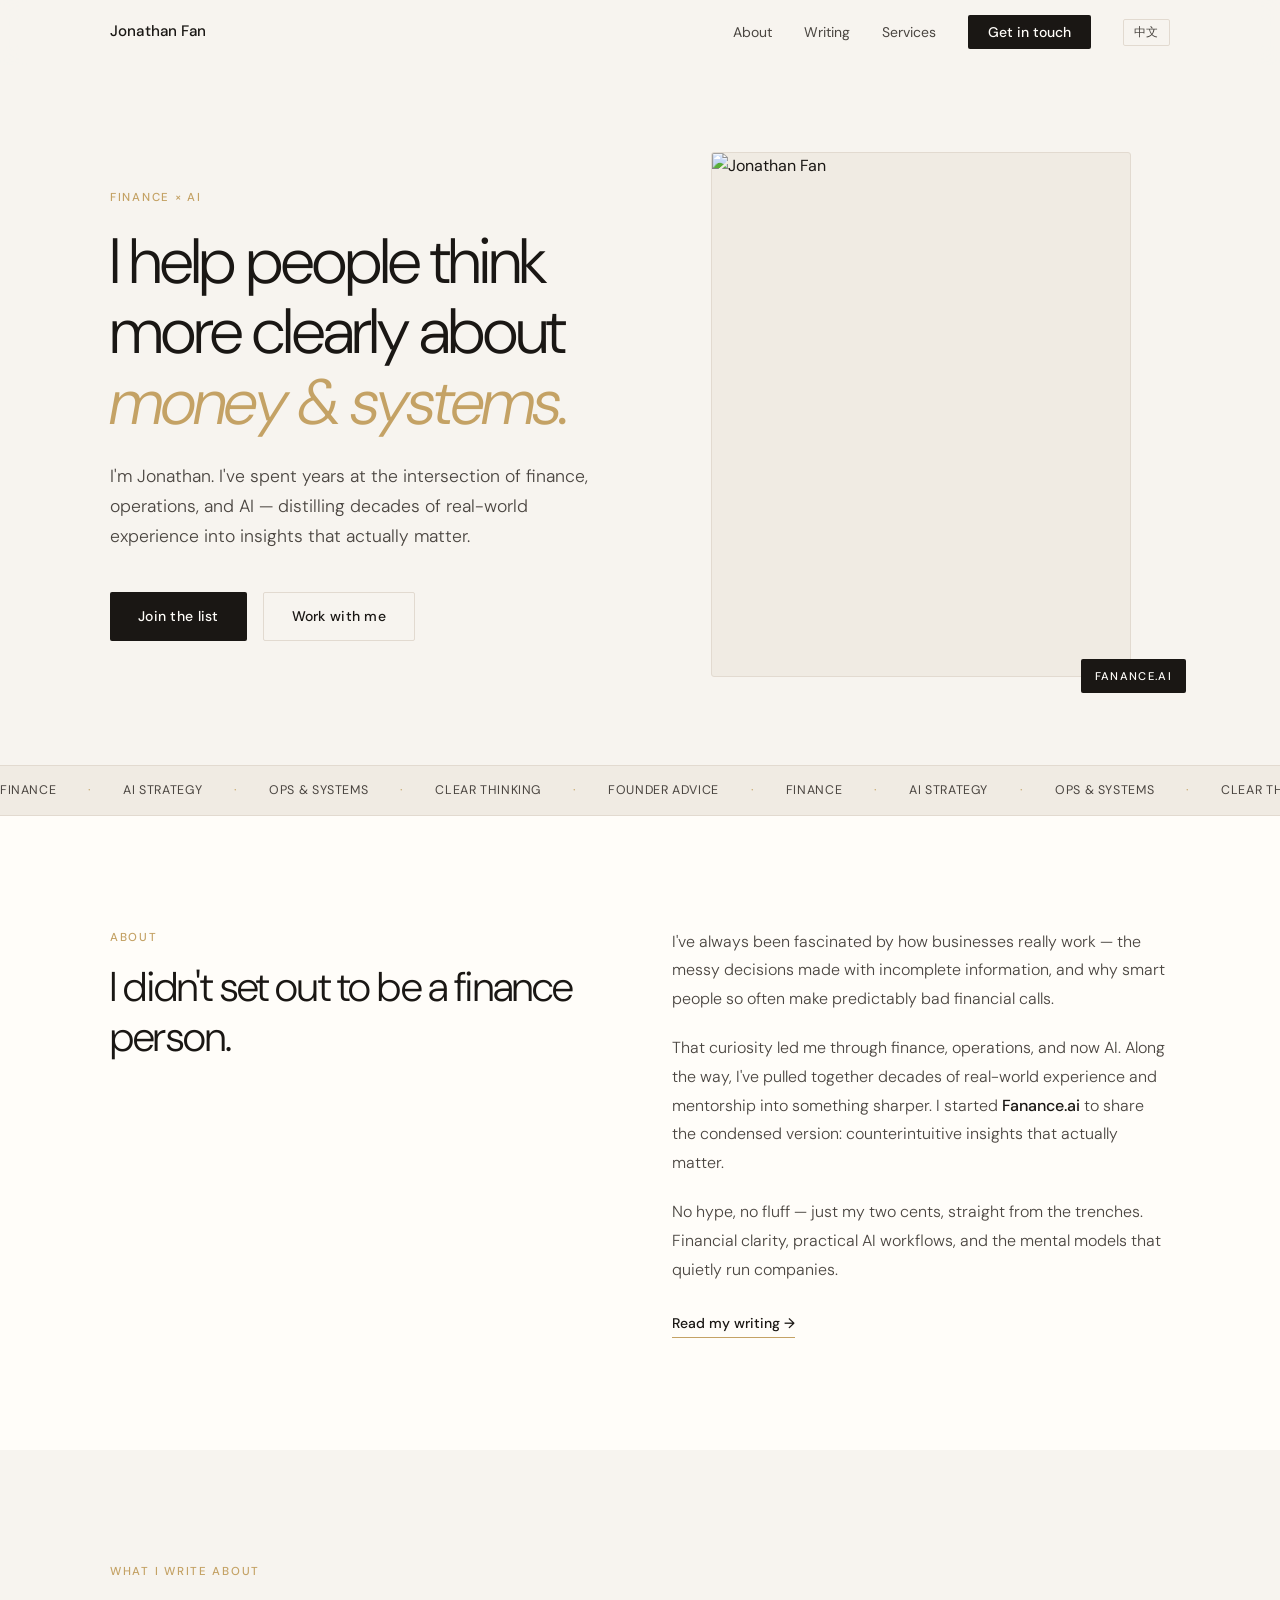
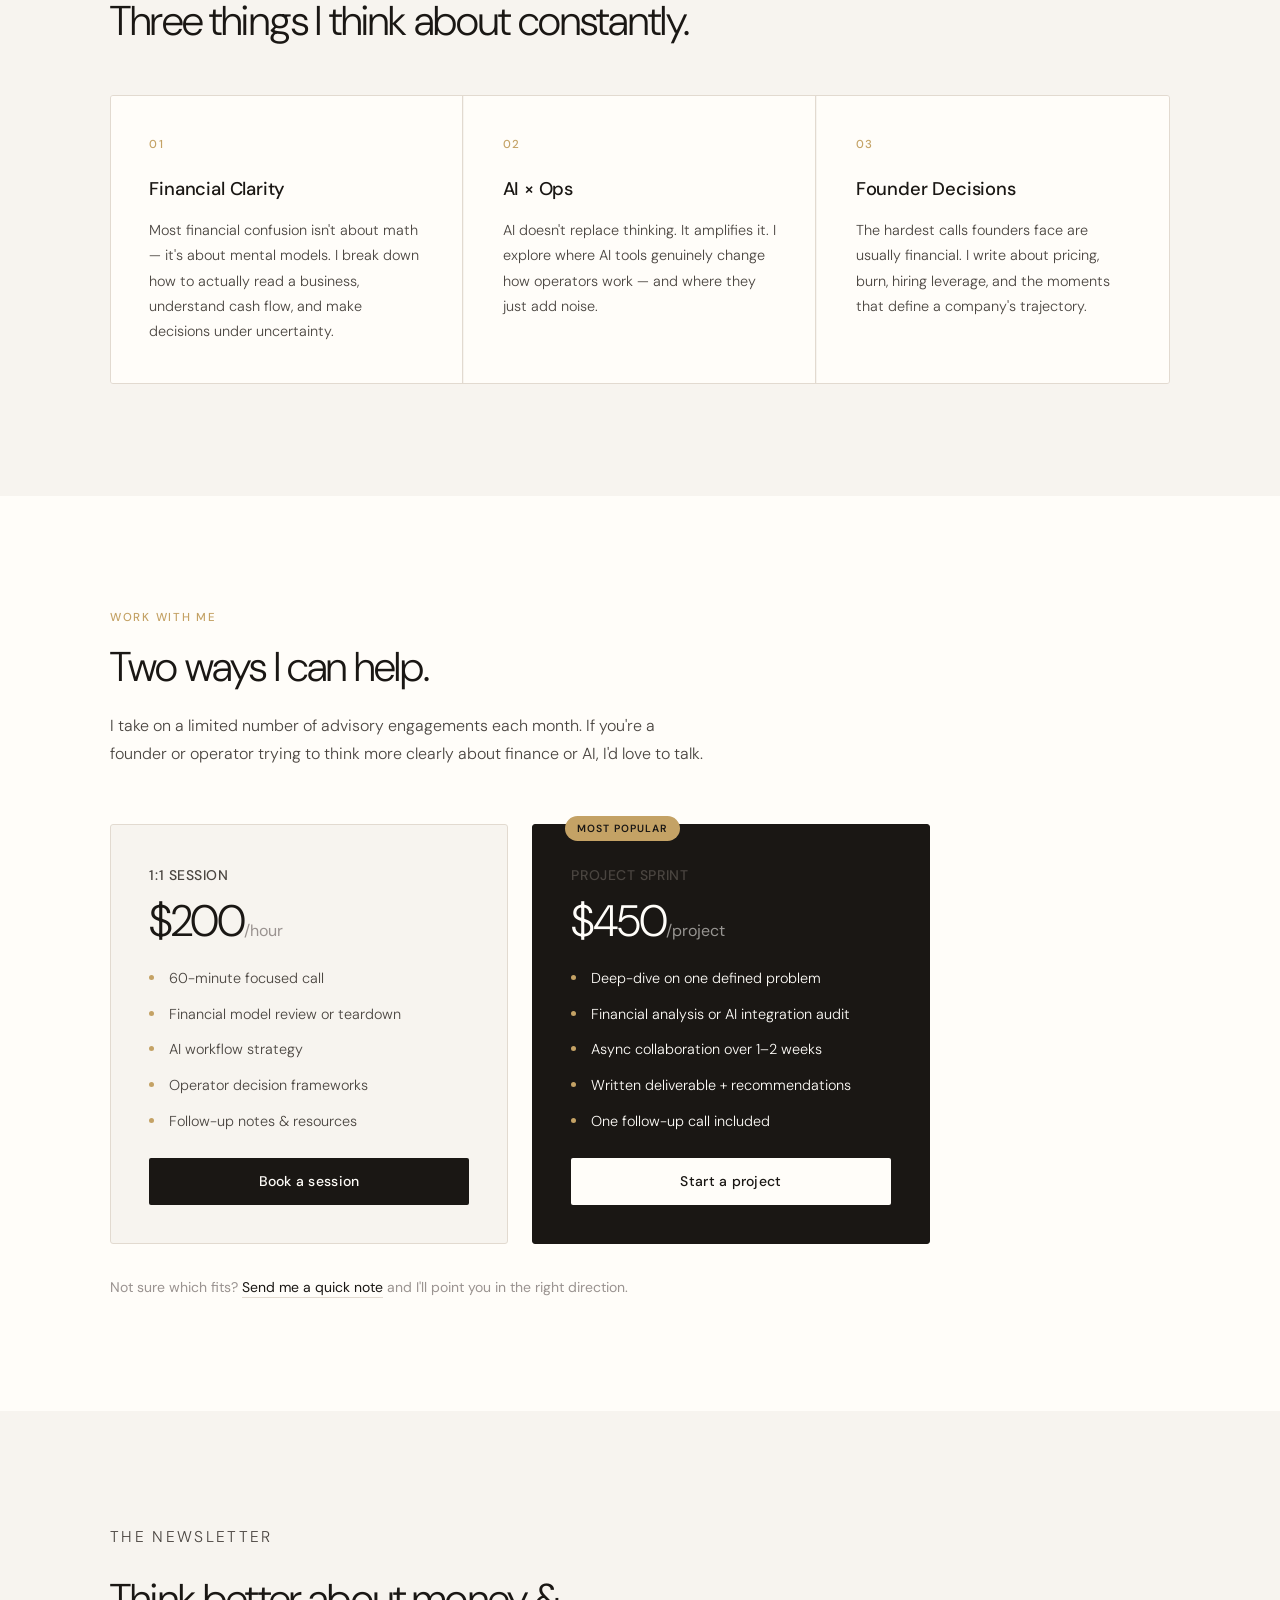
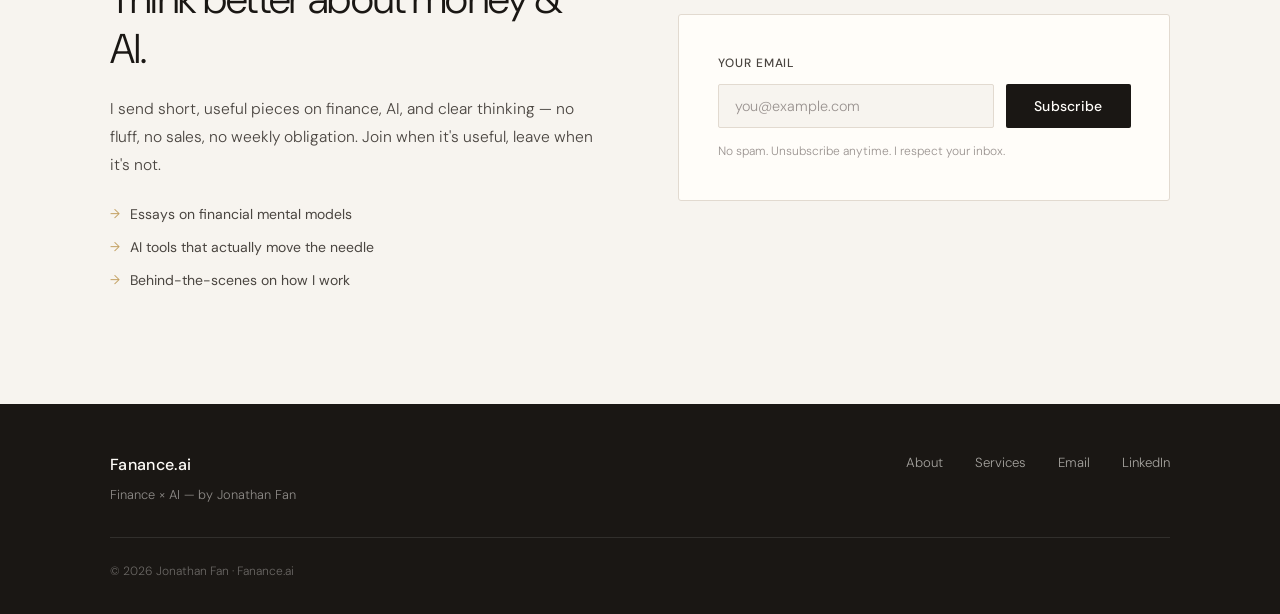
==== index.html @ 8a845b5c "Add files via upload" ====
<!DOCTYPE html>
<html lang="en" data-lang="en">
<head>
  <meta charset="UTF-8" />
  <meta name="viewport" content="width=device-width, initial-scale=1.0" />
  <title>Jonathan Fan — Fanance.ai</title>
  <meta name="description" content="Jonathan Fan — Finance meets AI. Strategic advisor helping founders and operators think clearly about money, systems, and growth." />
  <link rel="preconnect" href="https://fonts.googleapis.com" />
  <link rel="preconnect" href="https://fonts.gstatic.com" crossorigin />
  <link href="https://fonts.googleapis.com/css2?family=Inter:wght@300;400;500;600&family=DM+Sans:ital,opsz,wght@0,9..40,300;0,9..40,400;0,9..40,500;1,9..40,300;1,9..40,400&display=swap" rel="stylesheet" />
  <link rel="stylesheet" href="styles.css" />
</head>
<body>

  <!-- NAV -->
  <nav class="nav" id="nav">
    <div class="nav-inner">
      <a href="#" class="nav-logo">Jonathan Fan</a>
      <ul class="nav-links">
        <li><a href="#about" data-en="About" data-zh="關於我">About</a></li>
        <li><a href="#work" data-en="Writing" data-zh="文章">Writing</a></li>
        <li><a href="#services" data-en="Services" data-zh="服務">Services</a></li>
        <li><a href="#subscribe" class="nav-cta" data-en="Get in touch" data-zh="聯絡我">Get in touch</a></li>
        <li>
          <button class="lang-toggle" id="lang-toggle" aria-label="Switch language">
            <span class="lang-en">中文</span>
            <span class="lang-zh" hidden>EN</span>
          </button>
        </li>
      </ul>
      <div class="nav-right-mobile">
        <button class="lang-toggle lang-toggle--mobile" id="lang-toggle-mobile" aria-label="Switch language">
          <span class="lang-en">中文</span>
          <span class="lang-zh" hidden>EN</span>
        </button>
        <button class="nav-hamburger" id="hamburger" aria-label="Toggle menu" aria-expanded="false">
          <span></span><span></span><span></span>
        </button>
      </div>
    </div>
    <div class="nav-mobile" id="nav-mobile">
      <a href="#about" data-en="About" data-zh="關於我">About</a>
      <a href="#work" data-en="Writing" data-zh="文章">Writing</a>
      <a href="#services" data-en="Services" data-zh="服務">Services</a>
      <a href="#subscribe" data-en="Get in touch" data-zh="聯絡我">Get in touch</a>
    </div>
  </nav>

  <!-- HERO -->
  <section class="hero" id="home">
    <div class="hero-inner">
      <div class="hero-text">
        <p class="hero-eyebrow">Finance × AI</p>
        <h1 class="hero-headline">
          <span data-en>I help people think<br />more clearly about<br /><em>money &amp; systems.</em></span>
          <span data-zh hidden>幫助人們更清晰地<br />思考<br /><em>財務與系統。</em></span>
        </h1>
        <p class="hero-sub">
          <span data-en>I'm Jonathan. I've spent years at the intersection of finance, operations, and AI — distilling decades of real-world experience into insights that actually matter.</span>
          <span data-zh hidden>我是Jonathan。多年來穿梭於金融、營運與AI之間——將數十年的實戰經驗提煉成真正有價值的洞見。</span>
        </p>
        <div class="hero-actions">
          <a href="#subscribe" class="btn btn-primary" data-en="Join the list" data-zh="訂閱電子報">Join the list</a>
          <a href="#services" class="btn btn-ghost" data-en="Work with me" data-zh="與我合作">Work with me</a>
        </div>
      </div>
      <div class="hero-image-wrap">
        <div class="hero-image-placeholder" id="hero-img">
          <img src="images/jonathan.jpg" alt="Jonathan Fan" />
        </div>
        <div class="hero-tag">fanance.ai</div>
      </div>
    </div>
  </section>

  <!-- MARQUEE -->
  <div class="marquee-wrap">
    <div class="marquee-track">
      <span data-en>Finance</span><span data-zh hidden>金融</span>
      <span class="dot">·</span>
      <span data-en>AI Strategy</span><span data-zh hidden>AI策略</span>
      <span class="dot">·</span>
      <span data-en>Ops &amp; Systems</span><span data-zh hidden>營運與系統</span>
      <span class="dot">·</span>
      <span data-en>Clear Thinking</span><span data-zh hidden>清晰思維</span>
      <span class="dot">·</span>
      <span data-en>Founder Advice</span><span data-zh hidden>創辦人顧問</span>
      <span class="dot">·</span>
      <span data-en>Finance</span><span data-zh hidden>金融</span>
      <span class="dot">·</span>
      <span data-en>AI Strategy</span><span data-zh hidden>AI策略</span>
      <span class="dot">·</span>
      <span data-en>Ops &amp; Systems</span><span data-zh hidden>營運與系統</span>
      <span class="dot">·</span>
      <span data-en>Clear Thinking</span><span data-zh hidden>清晰思維</span>
      <span class="dot">·</span>
      <span data-en>Founder Advice</span><span data-zh hidden>創辦人顧問</span>
      <span class="dot">·</span>
    </div>
  </div>

  <!-- ABOUT -->
  <section class="section about" id="about">
    <div class="container">
      <div class="about-grid">
        <div class="about-left">
          <p class="section-label" data-en="About" data-zh="關於我">About</p>
          <h2 class="section-headline">
            <span data-en>I didn't set out to be a finance person.</span>
            <span data-zh hidden>我從來不是「財務人」出身。</span>
          </h2>
        </div>
        <div class="about-right">
          <!-- EN -->
          <p data-en>I've always been fascinated by how businesses really work — the messy decisions made with incomplete information, and why smart people so often make predictably bad financial calls.</p>
          <p data-en>That curiosity led me through finance, operations, and now AI. Along the way, I've pulled together decades of real-world experience and mentorship into something sharper. I started <strong>Fanance.ai</strong> to share the condensed version: counterintuitive insights that actually matter.</p>
          <p data-en>No hype, no fluff — just my two cents, straight from the trenches. Financial clarity, practical AI workflows, and the mental models that quietly run companies.</p>
          <!-- ZH -->
          <p data-zh hidden>我一直著迷於企業真實運轉的底層邏輯——在資訊不完整的情況下如何做決策，以及為什麼聰明人會反覆犯下那些可預測的財務錯誤。</p>
          <p data-zh hidden>這份好奇心帶領我走過金融、營運，現在進入AI領域。這些年，我把數十年的實戰經驗和導師指點濃縮提煉。我創立 <strong>Fanance.ai</strong>，就是為了分享這些經過濃縮的洞見：那些真正有價值的、反直覺的思考。</p>
          <p data-zh hidden>沒有炒作，沒有廢話——只有來自實戰壕溝的直接觀點。財務清晰度、實用的AI工作流程，以及那些默默主導企業運營的心智模型。</p>
          <a href="#subscribe" class="about-link" data-en="Read my writing →" data-zh="閱讀我的文章 →">Read my writing →</a>
        </div>
      </div>
    </div>
  </section>

  <!-- WORK / TOPICS -->
  <section class="section work" id="work">
    <div class="container">
      <p class="section-label" data-en="What I write about" data-zh="我寫什麼">What I write about</p>
      <h2 class="section-headline">
        <span data-en>Three things I think about constantly.</span>
        <span data-zh hidden>三個我持續深思的主題。</span>
      </h2>
      <div class="cards">
        <div class="card">
          <div class="card-num">01</div>
          <h3 data-en="Financial Clarity" data-zh="財務清晰度">Financial Clarity</h3>
          <p>
            <span data-en>Most financial confusion isn't about math — it's about mental models. I break down how to actually read a business, understand cash flow, and make decisions under uncertainty.</span>
            <span data-zh hidden>大多數財務困惑不在於數學——而在於心智模型。我拆解如何真正讀懂一門生意、理解現金流，並在不確定性中做出決策。</span>
          </p>
        </div>
        <div class="card">
          <div class="card-num">02</div>
          <h3 data-en="AI × Ops" data-zh="AI × 營運">AI × Ops</h3>
          <p>
            <span data-en>AI doesn't replace thinking. It amplifies it. I explore where AI tools genuinely change how operators work — and where they just add noise.</span>
            <span data-zh hidden>AI不會取代思考，它會放大思考。我探索AI工具真正改變營運方式的地方——以及它只是製造噪音的地方。</span>
          </p>
        </div>
        <div class="card">
          <div class="card-num">03</div>
          <h3 data-en="Founder Decisions" data-zh="創辦人決策">Founder Decisions</h3>
          <p>
            <span data-en>The hardest calls founders face are usually financial. I write about pricing, burn, hiring leverage, and the moments that define a company's trajectory.</span>
            <span data-zh hidden>創辦人面臨的最難抉擇通常是財務性的。我寫定價、燒錢率、招募槓桿，以及那些定義公司軌跡的關鍵時刻。</span>
          </p>
        </div>
      </div>
    </div>
  </section>

  <!-- SERVICES -->
  <section class="section services" id="services">
    <div class="container">
      <div class="services-header">
        <p class="section-label" data-en="Work with me" data-zh="與我合作">Work with me</p>
        <h2 class="section-headline">
          <span data-en>Two ways I can help.</span>
          <span data-zh hidden>兩種合作方式。</span>
        </h2>
        <p class="services-sub">
          <span data-en>I take on a limited number of advisory engagements each month. If you're a founder or operator trying to think more clearly about finance or AI, I'd love to talk.</span>
          <span data-zh hidden>我每月接受有限數量的顧問合作。如果您是創辦人或營運主管，希望更清晰地思考財務或AI問題，歡迎聯絡。</span>
        </p>
      </div>
      <div class="pricing-grid">
        <div class="pricing-card">
          <div class="pricing-top">
            <h3 data-en="1:1 Session" data-zh="一對一諮詢">1:1 Session</h3>
            <div class="price">$200<span data-en="/hour" data-zh="/小時">/hour</span></div>
          </div>
          <ul class="pricing-list">
            <li data-en="60-minute focused call" data-zh="60分鐘專注通話">60-minute focused call</li>
            <li data-en="Financial model review or teardown" data-zh="財務模型審查或拆解">Financial model review or teardown</li>
            <li data-en="AI workflow strategy" data-zh="AI工作流程策略">AI workflow strategy</li>
            <li data-en="Operator decision frameworks" data-zh="營運決策框架">Operator decision frameworks</li>
            <li data-en="Follow-up notes &amp; resources" data-zh="後續筆記與資源">Follow-up notes &amp; resources</li>
          </ul>
          <a href="mailto:jonathan@fanance.ai?subject=1:1 Session Inquiry" class="btn btn-primary" data-en="Book a session" data-zh="預約諮詢">Book a session</a>
        </div>
        <div class="pricing-card pricing-card--featured">
          <div class="pricing-badge" data-en="Most Popular" data-zh="最受歡迎">Most Popular</div>
          <div class="pricing-top">
            <h3 data-en="Project Sprint" data-zh="專案衝刺">Project Sprint</h3>
            <div class="price">$450<span data-en="/project" data-zh="/專案">/project</span></div>
          </div>
          <ul class="pricing-list">
            <li data-en="Deep-dive on one defined problem" data-zh="針對一個明確問題深入分析">Deep-dive on one defined problem</li>
            <li data-en="Financial analysis or AI integration audit" data-zh="財務分析或AI整合審查">Financial analysis or AI integration audit</li>
            <li data-en="Async collaboration over 1–2 weeks" data-zh="1–2週非同步協作">Async collaboration over 1–2 weeks</li>
            <li data-en="Written deliverable + recommendations" data-zh="書面交付成果＋建議">Written deliverable + recommendations</li>
            <li data-en="One follow-up call included" data-zh="含一次後續通話">One follow-up call included</li>
          </ul>
          <a href="mailto:jonathan@fanance.ai?subject=Project Sprint Inquiry" class="btn btn-primary" data-en="Start a project" data-zh="開始專案">Start a project</a>
        </div>
      </div>
      <p class="services-note">
        <span data-en>Not sure which fits? <a href="mailto:jonathan@fanance.ai">Send me a quick note</a> and I'll point you in the right direction.</span>
        <span data-zh hidden>不確定哪種方式適合？<a href="mailto:jonathan@fanance.ai">傳訊息給我</a>，我來幫您釐清。</span>
      </p>
    </div>
  </section>

  <!-- EMAIL SUBSCRIBE -->
  <section class="section subscribe" id="subscribe">
    <div class="container">
      <div class="subscribe-inner">
        <div class="subscribe-text">
          <p class="section-label" data-en="The Newsletter" data-zh="電子報">The Newsletter</p>
          <h2 class="section-headline">
            <span data-en>Think better about money &amp; AI.</span>
            <span data-zh hidden>更清晰地思考財務與AI。</span>
          </h2>
          <p>
            <span data-en>I send short, useful pieces on finance, AI, and clear thinking — no fluff, no sales, no weekly obligation. Join when it's useful, leave when it's not.</span>
            <span data-zh hidden>我分享簡短實用的財務、AI與清晰思維文章——沒有廢話，沒有推銷，沒有每週義務。有用時加入，不合適時離開。</span>
          </p>
          <ul class="subscribe-proof">
            <li>
              <span data-en>Essays on financial mental models</span>
              <span data-zh hidden>財務心智模型文章</span>
            </li>
            <li>
              <span data-en>AI tools that actually move the needle</span>
              <span data-zh hidden>真正有效的AI工具</span>
            </li>
            <li>
              <span data-en>Behind-the-scenes on how I work</span>
              <span data-zh hidden>我的工作方式幕後分享</span>
            </li>
          </ul>
        </div>
        <div class="subscribe-form-wrap">
          <form class="subscribe-form" id="subscribe-form" action="#" method="post">
            <label for="email-input" class="form-label" data-en="Your email" data-zh="您的電子郵件">Your email</label>
            <div class="form-row">
              <input
                type="email"
                id="email-input"
                name="email"
                placeholder="you@example.com"
                required
                autocomplete="email"
              />
              <button type="submit" class="btn btn-primary" data-en="Subscribe" data-zh="訂閱">Subscribe</button>
            </div>
            <p class="form-fine">
              <span data-en>No spam. Unsubscribe anytime. I respect your inbox.</span>
              <span data-zh hidden>不發垃圾郵件。隨時可退訂。我尊重您的收件匣。</span>
            </p>
            <div class="form-success" id="form-success" aria-live="polite" hidden>
              <span data-en>✓ You're in. Talk soon.</span>
              <span data-zh hidden>✓ 已訂閱。期待與您交流。</span>
            </div>
          </form>
        </div>
      </div>
    </div>
  </section>

  <!-- FOOTER -->
  <footer class="footer">
    <div class="container">
      <div class="footer-inner">
        <div class="footer-left">
          <span class="footer-logo">Fanance.ai</span>
          <p>Finance × AI — by Jonathan Fan</p>
        </div>
        <div class="footer-links">
          <a href="#about" data-en="About" data-zh="關於我">About</a>
          <a href="#services" data-en="Services" data-zh="服務">Services</a>
          <a href="mailto:jonathan@fanance.ai">Email</a>
          <a href="https://linkedin.com/in/jonathanfan" target="_blank" rel="noopener">LinkedIn</a>
        </div>
      </div>
      <div class="footer-bottom">
        <p>© 2026 Jonathan Fan · Fanance.ai</p>
      </div>
    </div>
  </footer>

  <script src="main.js"></script>
</body>
</html>
---- styles.css ----
/* ============================================================
   FANANCE.AI — Styles
   Design: Warm beige minimalist, clean, sans-serif only
   ============================================================ */

/* ── Reset & base ─────────────────────────────────────────── */
*, *::before, *::after {
  box-sizing: border-box;
  margin: 0;
  padding: 0;
}

:root {
  --bg:        #F7F4EF;
  --bg-alt:    #F0EBE3;
  --surface:   #FFFDF9;
  --ink:       #1A1714;
  --ink-2:     #4A4540;
  --ink-3:     #9A9390;
  --accent:    #1A1714;
  --accent-h:  #3D3530;
  --gold:      #C4A265;
  --gold-lt:   #EDD9B3;
  --border:    #E2DAD0;

  --font-sans: 'DM Sans', 'Inter', system-ui, sans-serif;

  --max-w:     1140px;
  --gutter:    clamp(1.25rem, 5vw, 2.5rem);

  --ease:      cubic-bezier(0.25, 0.46, 0.45, 0.94);
}

html {
  scroll-behavior: smooth;
  font-size: 16px;
}

body {
  font-family: var(--font-sans);
  background-color: var(--bg);
  color: var(--ink);
  line-height: 1.65;
  -webkit-font-smoothing: antialiased;
  overflow-x: hidden;
}

a {
  color: inherit;
  text-decoration: none;
}

img {
  display: block;
  max-width: 100%;
}

/* ── Utility ──────────────────────────────────────────────── */
.container {
  width: 100%;
  max-width: var(--max-w);
  margin-inline: auto;
  padding-inline: var(--gutter);
}

.section {
  padding-block: clamp(4rem, 10vw, 7rem);
}

.section-label {
  font-size: 0.72rem;
  font-weight: 500;
  letter-spacing: 0.15em;
  text-transform: uppercase;
  color: var(--gold);
  margin-bottom: 1rem;
}

.section-headline {
  font-size: clamp(1.75rem, 4vw, 2.6rem);
  font-weight: 300;
  line-height: 1.2;
  color: var(--ink);
  letter-spacing: -0.02em;
}

.section-headline strong {
  font-weight: 500;
}

/* ── Buttons ──────────────────────────────────────────────── */
.btn {
  display: inline-flex;
  align-items: center;
  justify-content: center;
  padding: 0.75rem 1.75rem;
  font-family: var(--font-sans);
  font-size: 0.875rem;
  font-weight: 500;
  letter-spacing: 0.02em;
  border-radius: 2px;
  transition: all 0.2s var(--ease);
  cursor: pointer;
  border: none;
  white-space: nowrap;
}

.btn-primary {
  background: var(--ink);
  color: var(--surface);
}

.btn-primary:hover {
  background: var(--accent-h);
  transform: translateY(-1px);
}

.btn-ghost {
  background: transparent;
  color: var(--ink);
  border: 1px solid var(--border);
}

.btn-ghost:hover {
  border-color: var(--ink);
  transform: translateY(-1px);
}

/* ── Nav ──────────────────────────────────────────────────── */
.nav {
  position: fixed;
  top: 0;
  left: 0;
  right: 0;
  z-index: 100;
  background: rgba(247, 244, 239, 0.9);
  backdrop-filter: blur(12px);
  -webkit-backdrop-filter: blur(12px);
  border-bottom: 1px solid transparent;
  transition: border-color 0.3s, box-shadow 0.3s;
}

.nav.scrolled {
  border-bottom-color: var(--border);
  box-shadow: 0 1px 20px rgba(26, 23, 20, 0.06);
}

.nav-inner {
  max-width: var(--max-w);
  margin-inline: auto;
  padding-inline: var(--gutter);
  height: 64px;
  display: flex;
  align-items: center;
  justify-content: space-between;
}

.nav-logo {
  font-size: 0.95rem;
  font-weight: 500;
  letter-spacing: 0.01em;
  color: var(--ink);
}

.nav-links {
  display: flex;
  align-items: center;
  gap: 2rem;
  list-style: none;
}

.nav-links a {
  font-size: 0.875rem;
  font-weight: 400;
  color: var(--ink-2);
  transition: color 0.2s;
}

.nav-links a:hover {
  color: var(--ink);
}

.nav-links .nav-cta {
  background: var(--ink);
  color: var(--surface);
  padding: 0.5rem 1.25rem;
  border-radius: 2px;
  font-weight: 500;
}

.nav-links .nav-cta:hover {
  background: var(--accent-h);
  color: var(--surface);
}

/* Lang toggle */
.lang-toggle {
  background: none;
  border: 1px solid var(--border);
  border-radius: 2px;
  color: var(--ink-2);
  font-family: var(--font-sans);
  font-size: 0.72rem;
  font-weight: 500;
  letter-spacing: 0.08em;
  padding: 0.3rem 0.6rem;
  cursor: pointer;
  transition: all 0.2s;
  white-space: nowrap;
}

.lang-toggle:hover {
  border-color: var(--ink);
  color: var(--ink);
}

.nav-right-mobile {
  display: none;
  align-items: center;
  gap: 0.75rem;
}

.nav-hamburger {
  display: none;
  flex-direction: column;
  gap: 5px;
  background: none;
  border: none;
  cursor: pointer;
  padding: 4px;
}

.nav-hamburger span {
  display: block;
  width: 22px;
  height: 1.5px;
  background: var(--ink);
  transition: all 0.3s var(--ease);
  transform-origin: center;
}

.nav-hamburger.open span:nth-child(1) {
  transform: translateY(6.5px) rotate(45deg);
}
.nav-hamburger.open span:nth-child(2) {
  opacity: 0;
}
.nav-hamburger.open span:nth-child(3) {
  transform: translateY(-6.5px) rotate(-45deg);
}

.nav-mobile {
  display: none;
  flex-direction: column;
  background: var(--bg);
  border-top: 1px solid var(--border);
  padding: 1.5rem var(--gutter) 2rem;
  gap: 1.25rem;
}

.nav-mobile.open {
  display: flex;
}

.nav-mobile a {
  font-size: 1.1rem;
  font-weight: 400;
  color: var(--ink-2);
}

/* ── Hero ─────────────────────────────────────────────────── */
.hero {
  padding-top: calc(64px + clamp(3rem, 8vw, 5.5rem));
  padding-bottom: clamp(3rem, 8vw, 5.5rem);
  background: var(--bg);
}

.hero-inner {
  max-width: var(--max-w);
  margin-inline: auto;
  padding-inline: var(--gutter);
  display: grid;
  grid-template-columns: 1fr 1fr;
  gap: clamp(2rem, 5vw, 5rem);
  align-items: center;
}

.hero-eyebrow {
  font-size: 0.72rem;
  font-weight: 500;
  letter-spacing: 0.15em;
  text-transform: uppercase;
  color: var(--gold);
  margin-bottom: 1.25rem;
}

.hero-headline {
  font-size: clamp(2.4rem, 5.5vw, 4rem);
  font-weight: 300;
  line-height: 1.1;
  letter-spacing: -0.03em;
  color: var(--ink);
  margin-bottom: 1.5rem;
}

.hero-headline em {
  font-style: italic;
  font-weight: 300;
  color: var(--gold);
}

.hero-sub {
  font-size: clamp(1rem, 1.5vw, 1.1rem);
  font-weight: 300;
  color: var(--ink-2);
  max-width: 46ch;
  margin-bottom: 2.5rem;
  line-height: 1.7;
}

.hero-actions {
  display: flex;
  gap: 1rem;
  flex-wrap: wrap;
}

/* Hero image */
.hero-image-wrap {
  position: relative;
  display: flex;
  justify-content: center;
}

.hero-image-placeholder {
  width: 100%;
  max-width: 420px;
  aspect-ratio: 4/5;
  background: var(--bg-alt);
  border: 1px solid var(--border);
  border-radius: 3px;
  overflow: hidden;
  position: relative;
}

.hero-image-placeholder img {
  width: 100%;
  height: 100%;
  object-fit: cover;
  object-position: top center;
}

.placeholder-face {
  width: 100%;
  height: 100%;
  display: flex;
  align-items: center;
  justify-content: center;
  color: var(--ink-3);
  font-size: 0.85rem;
  text-align: center;
  border: 2px dashed var(--border);
  border-radius: 3px;
}

.hero-tag {
  position: absolute;
  bottom: -1rem;
  right: -1rem;
  background: var(--ink);
  color: var(--surface);
  font-size: 0.7rem;
  font-weight: 500;
  letter-spacing: 0.12em;
  text-transform: uppercase;
  padding: 0.5rem 0.875rem;
  border-radius: 2px;
}

/* ── Marquee ──────────────────────────────────────────────── */
.marquee-wrap {
  overflow: hidden;
  border-top: 1px solid var(--border);
  border-bottom: 1px solid var(--border);
  padding-block: 0.875rem;
  background: var(--bg-alt);
}

.marquee-track {
  display: flex;
  gap: 2rem;
  white-space: nowrap;
  animation: marquee 22s linear infinite;
  width: max-content;
}

.marquee-track span {
  font-size: 0.78rem;
  font-weight: 400;
  letter-spacing: 0.05em;
  color: var(--ink-2);
  text-transform: uppercase;
}

.marquee-track .dot {
  color: var(--gold);
  letter-spacing: 0;
}

@keyframes marquee {
  from { transform: translateX(0); }
  to   { transform: translateX(-50%); }
}

/* ── About ────────────────────────────────────────────────── */
.about {
  background: var(--surface);
}

.about-grid {
  display: grid;
  grid-template-columns: 1fr 1fr;
  gap: clamp(2rem, 5vw, 6rem);
  align-items: start;
}

.about-left {
  position: sticky;
  top: 80px;
}

.about-right p {
  font-size: 1rem;
  font-weight: 300;
  color: var(--ink-2);
  line-height: 1.8;
  margin-bottom: 1.25rem;
}

.about-right p strong {
  color: var(--ink);
  font-weight: 500;
}

.about-link {
  display: inline-block;
  margin-top: 0.5rem;
  font-size: 0.875rem;
  font-weight: 500;
  color: var(--ink);
  border-bottom: 1px solid var(--gold);
  padding-bottom: 2px;
  transition: border-color 0.2s, color 0.2s;
}

.about-link:hover {
  color: var(--gold);
}

/* ── Work / Cards ─────────────────────────────────────────── */
.work {
  background: var(--bg);
}

.work .section-headline {
  margin-bottom: 3rem;
  max-width: 44ch;
}

.cards {
  display: grid;
  grid-template-columns: repeat(3, 1fr);
  gap: 1.5px;
  border: 1px solid var(--border);
  border-radius: 3px;
  overflow: hidden;
}

.card {
  background: var(--surface);
  padding: clamp(1.75rem, 3vw, 2.5rem);
  border-right: 1px solid var(--border);
  transition: background 0.2s;
}

.card:last-child {
  border-right: none;
}

.card:hover {
  background: var(--bg-alt);
}

.card-num {
  font-size: 0.72rem;
  font-weight: 500;
  letter-spacing: 0.12em;
  color: var(--gold);
  margin-bottom: 1.25rem;
}

.card h3 {
  font-size: 1.15rem;
  font-weight: 500;
  color: var(--ink);
  margin-bottom: 0.875rem;
  letter-spacing: -0.01em;
}

.card p {
  font-size: 0.9rem;
  font-weight: 300;
  color: var(--ink-2);
  line-height: 1.75;
}

/* ── Services / Pricing ───────────────────────────────────── */
.services {
  background: var(--surface);
}

.services-header {
  margin-bottom: 3.5rem;
}

.services-sub {
  margin-top: 1.25rem;
  font-size: 1rem;
  font-weight: 300;
  color: var(--ink-2);
  max-width: 54ch;
  line-height: 1.75;
}

.pricing-grid {
  display: grid;
  grid-template-columns: 1fr 1fr;
  gap: 1.5rem;
  max-width: 820px;
}

.pricing-card {
  background: var(--bg);
  border: 1px solid var(--border);
  border-radius: 3px;
  padding: clamp(1.75rem, 3vw, 2.5rem);
  display: flex;
  flex-direction: column;
  gap: 1.5rem;
  position: relative;
  transition: box-shadow 0.2s;
}

.pricing-card:hover {
  box-shadow: 0 4px 24px rgba(26, 23, 20, 0.08);
}

.pricing-card--featured {
  background: var(--ink);
  border-color: var(--ink);
}

.pricing-card--featured h3,
.pricing-card--featured .price,
.pricing-card--featured .pricing-list li {
  color: var(--surface);
}

.pricing-card--featured .price span {
  color: rgba(255, 253, 249, 0.55);
}

.pricing-card--featured .pricing-list li::before {
  background: var(--gold);
}

.pricing-card--featured .btn-primary {
  background: var(--surface);
  color: var(--ink);
}

.pricing-card--featured .btn-primary:hover {
  background: var(--bg-alt);
}

.pricing-badge {
  position: absolute;
  top: -0.6rem;
  left: 2rem;
  background: var(--gold);
  color: var(--ink);
  font-size: 0.65rem;
  font-weight: 600;
  letter-spacing: 0.1em;
  text-transform: uppercase;
  padding: 0.25rem 0.75rem;
  border-radius: 20px;
}

.pricing-top h3 {
  font-size: 0.875rem;
  font-weight: 500;
  letter-spacing: 0.04em;
  text-transform: uppercase;
  color: var(--ink-2);
  margin-bottom: 0.75rem;
}

.price {
  font-size: 2.75rem;
  font-weight: 300;
  letter-spacing: -0.04em;
  color: var(--ink);
  line-height: 1;
}

.price span {
  font-size: 1rem;
  font-weight: 400;
  color: var(--ink-3);
  letter-spacing: 0;
}

.pricing-list {
  list-style: none;
  display: flex;
  flex-direction: column;
  gap: 0.75rem;
  flex: 1;
}

.pricing-list li {
  font-size: 0.9rem;
  font-weight: 300;
  color: var(--ink-2);
  padding-left: 1.25rem;
  position: relative;
}

.pricing-list li::before {
  content: '';
  position: absolute;
  left: 0;
  top: 0.55em;
  width: 5px;
  height: 5px;
  background: var(--gold);
  border-radius: 50%;
}

.services-note {
  margin-top: 2rem;
  font-size: 0.875rem;
  color: var(--ink-3);
}

.services-note a {
  color: var(--ink);
  border-bottom: 1px solid var(--border);
  padding-bottom: 1px;
  transition: border-color 0.2s;
}

.services-note a:hover {
  border-color: var(--gold);
}

/* ── Subscribe ────────────────────────────────────────────── */
.subscribe {
  background: var(--bg);
}

.subscribe-inner {
  display: grid;
  grid-template-columns: 1fr 1fr;
  gap: clamp(2.5rem, 6vw, 6rem);
  align-items: center;
}

.subscribe-text .section-headline {
  margin-bottom: 1.25rem;
}

.subscribe-text > p {
  font-size: 0.975rem;
  font-weight: 300;
  color: var(--ink-2);
  line-height: 1.8;
  margin-bottom: 1.5rem;
}

.subscribe-proof {
  list-style: none;
  display: flex;
  flex-direction: column;
  gap: 0.6rem;
}

.subscribe-proof li {
  font-size: 0.875rem;
  font-weight: 400;
  color: var(--ink-2);
  padding-left: 1.25rem;
  position: relative;
}

.subscribe-proof li::before {
  content: '→';
  position: absolute;
  left: 0;
  color: var(--gold);
  font-size: 0.8rem;
}

/* Form */
.subscribe-form-wrap {
  background: var(--surface);
  border: 1px solid var(--border);
  border-radius: 3px;
  padding: clamp(1.75rem, 3vw, 2.75rem);
}

.form-label {
  display: block;
  font-size: 0.75rem;
  font-weight: 500;
  letter-spacing: 0.08em;
  text-transform: uppercase;
  color: var(--ink-2);
  margin-bottom: 0.625rem;
}

.form-row {
  display: flex;
  gap: 0.75rem;
}

.form-row input[type="email"] {
  flex: 1;
  min-width: 0;
  padding: 0.75rem 1rem;
  font-family: var(--font-sans);
  font-size: 0.9rem;
  font-weight: 300;
  color: var(--ink);
  background: var(--bg);
  border: 1px solid var(--border);
  border-radius: 2px;
  outline: none;
  transition: border-color 0.2s;
}

.form-row input[type="email"]::placeholder {
  color: var(--ink-3);
}

.form-row input[type="email"]:focus {
  border-color: var(--ink);
}

.form-fine {
  margin-top: 0.875rem;
  font-size: 0.75rem;
  color: var(--ink-3);
  font-weight: 300;
}

.form-success {
  margin-top: 1rem;
  font-size: 0.9rem;
  font-weight: 500;
  color: var(--gold);
}

.form-success span {
  margin-right: 0.375rem;
}

/* ── Footer ───────────────────────────────────────────────── */
.footer {
  background: var(--ink);
  color: var(--surface);
  padding-block: 3rem 2rem;
}

.footer-inner {
  display: flex;
  justify-content: space-between;
  align-items: flex-start;
  gap: 2rem;
  padding-bottom: 2rem;
  border-bottom: 1px solid rgba(255, 253, 249, 0.1);
  margin-bottom: 1.5rem;
}

.footer-logo {
  font-size: 1rem;
  font-weight: 500;
  letter-spacing: 0.02em;
  margin-bottom: 0.375rem;
  display: block;
}

.footer-left p {
  font-size: 0.8rem;
  font-weight: 300;
  color: rgba(255, 253, 249, 0.5);
}

.footer-links {
  display: flex;
  gap: 2rem;
  flex-wrap: wrap;
}

.footer-links a {
  font-size: 0.825rem;
  font-weight: 300;
  color: rgba(255, 253, 249, 0.6);
  transition: color 0.2s;
}

.footer-links a:hover {
  color: var(--surface);
}

.footer-bottom p {
  font-size: 0.75rem;
  color: rgba(255, 253, 249, 0.35);
  font-weight: 300;
}

/* ── Responsive ───────────────────────────────────────────── */
@media (max-width: 900px) {
  .hero-inner {
    grid-template-columns: 1fr;
  }

  .hero-image-wrap {
    order: -1;
  }

  .hero-image-placeholder {
    max-width: 320px;
    aspect-ratio: 4/4;
    margin: 0 auto;
  }

  .hero-tag {
    right: calc(50% - 160px - 1.5rem);
  }

  .about-grid {
    grid-template-columns: 1fr;
  }

  .about-left {
    position: static;
  }

  .cards {
    grid-template-columns: 1fr;
  }

  .card {
    border-right: none;
    border-bottom: 1px solid var(--border);
  }

  .card:last-child {
    border-bottom: none;
  }

  .pricing-grid {
    grid-template-columns: 1fr;
  }

  .subscribe-inner {
    grid-template-columns: 1fr;
  }

  .footer-inner {
    flex-direction: column;
  }

  .footer-links {
    gap: 1.25rem;
  }

  .nav-links {
    display: none;
  }

  .nav-hamburger {
    display: flex;
  }

  .nav-right-mobile {
    display: flex;
  }
}

@media (max-width: 480px) {
  .form-row {
    flex-direction: column;
  }

  .form-row .btn {
    width: 100%;
  }

  .hero-actions {
    flex-direction: column;
  }

  .hero-actions .btn {
    text-align: center;
  }
}

/* ── Fade-in animations ───────────────────────────────────── */
.fade-up {
  opacity: 0;
  transform: translateY(24px);
  transition: opacity 0.6s var(--ease), transform 0.6s var(--ease);
}

.fade-up.visible {
  opacity: 1;
  transform: translateY(0);
}

.fade-up:nth-child(2) { transition-delay: 0.1s; }
.fade-up:nth-child(3) { transition-delay: 0.2s; }
.fade-up:nth-child(4) { transition-delay: 0.3s; }
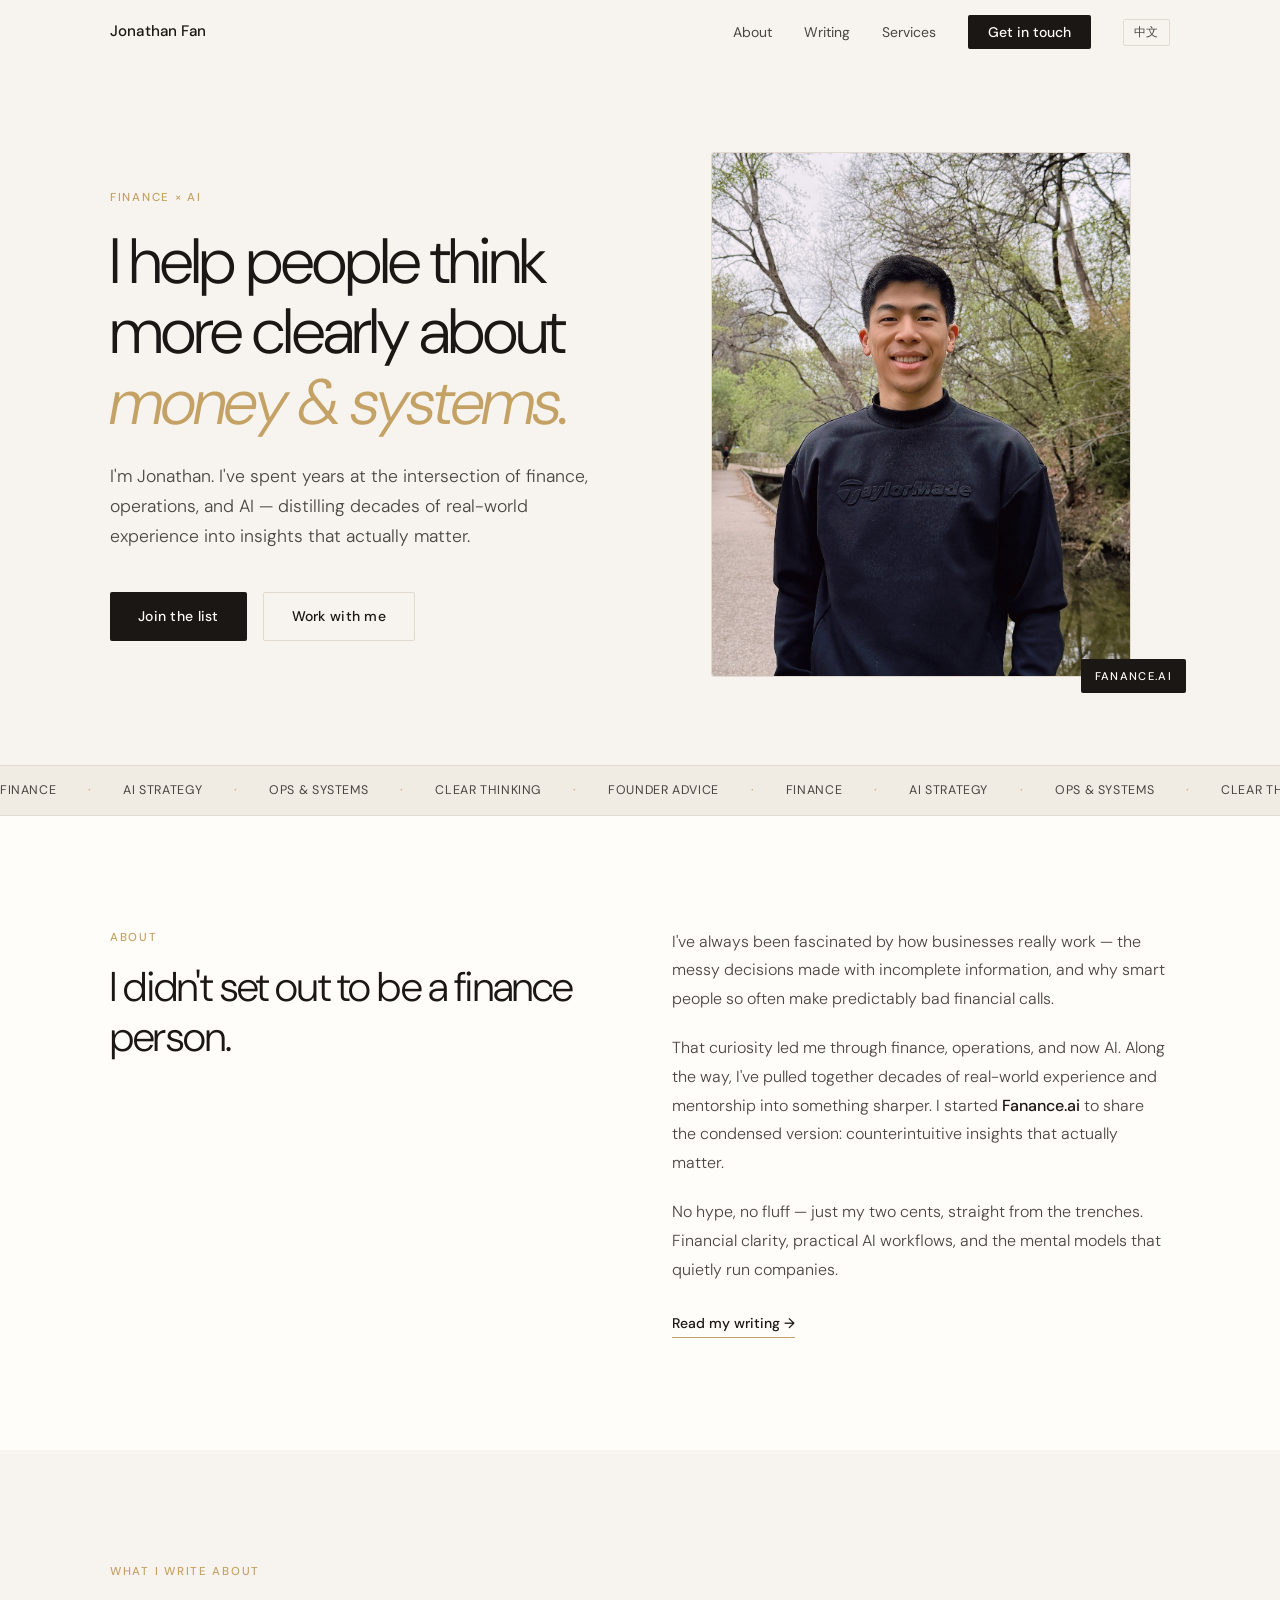
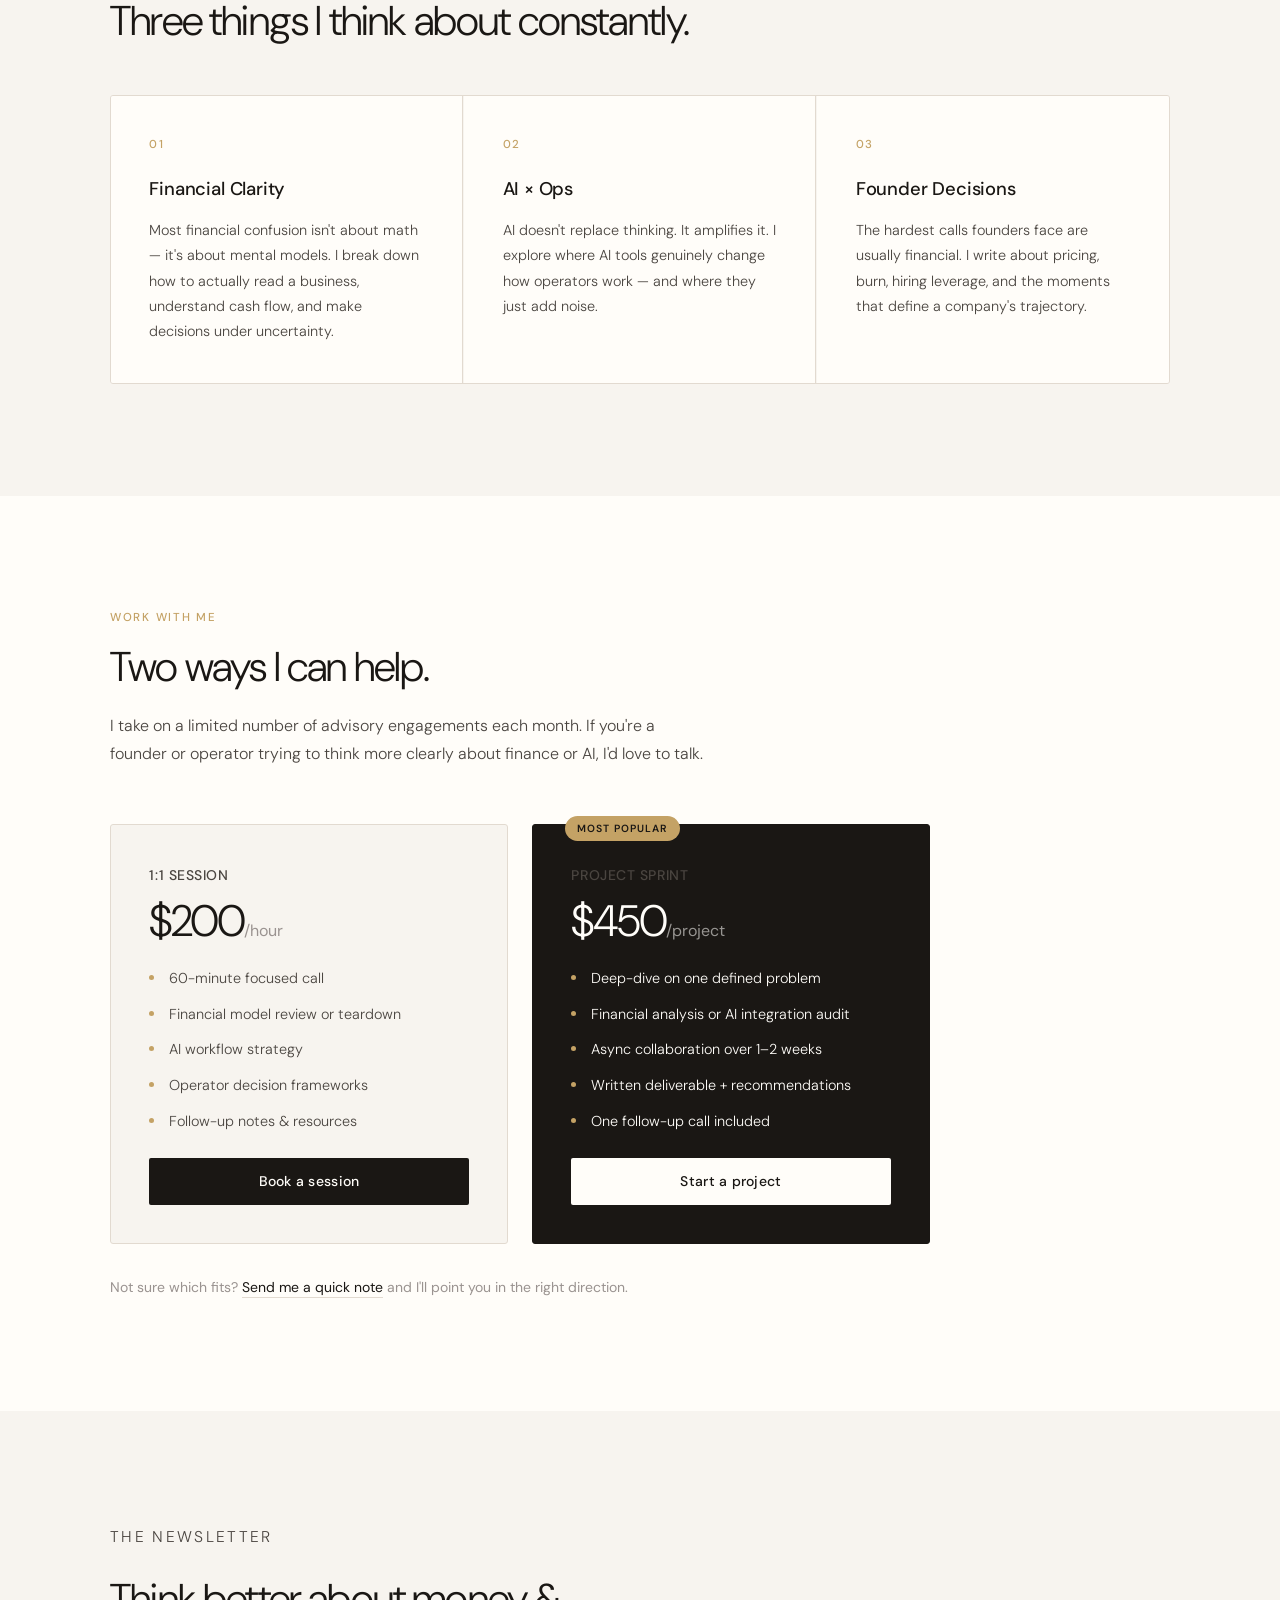
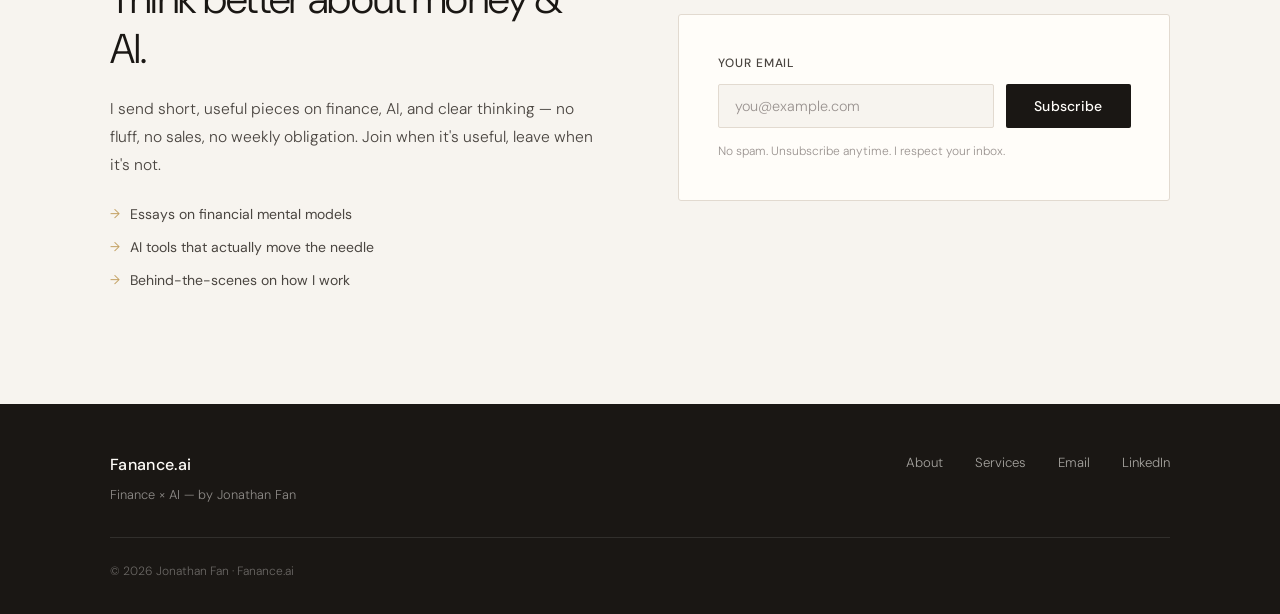
==== commit 4c1d5317: "Change image source filename to uppercase extension" ====
--- a/index.html
+++ b/index.html
@@ -1,3 +1,4 @@
+
 <!DOCTYPE html>
 <html lang="en" data-lang="en">
 <head>
@@ -66,7 +67,7 @@
       </div>
       <div class="hero-image-wrap">
         <div class="hero-image-placeholder" id="hero-img">
-          <img src="images/jonathan.jpg" alt="Jonathan Fan" />
+          <img src="jonathan.JPG" alt="Jonathan Fan" />
         </div>
         <div class="hero-tag">fanance.ai</div>
       </div>
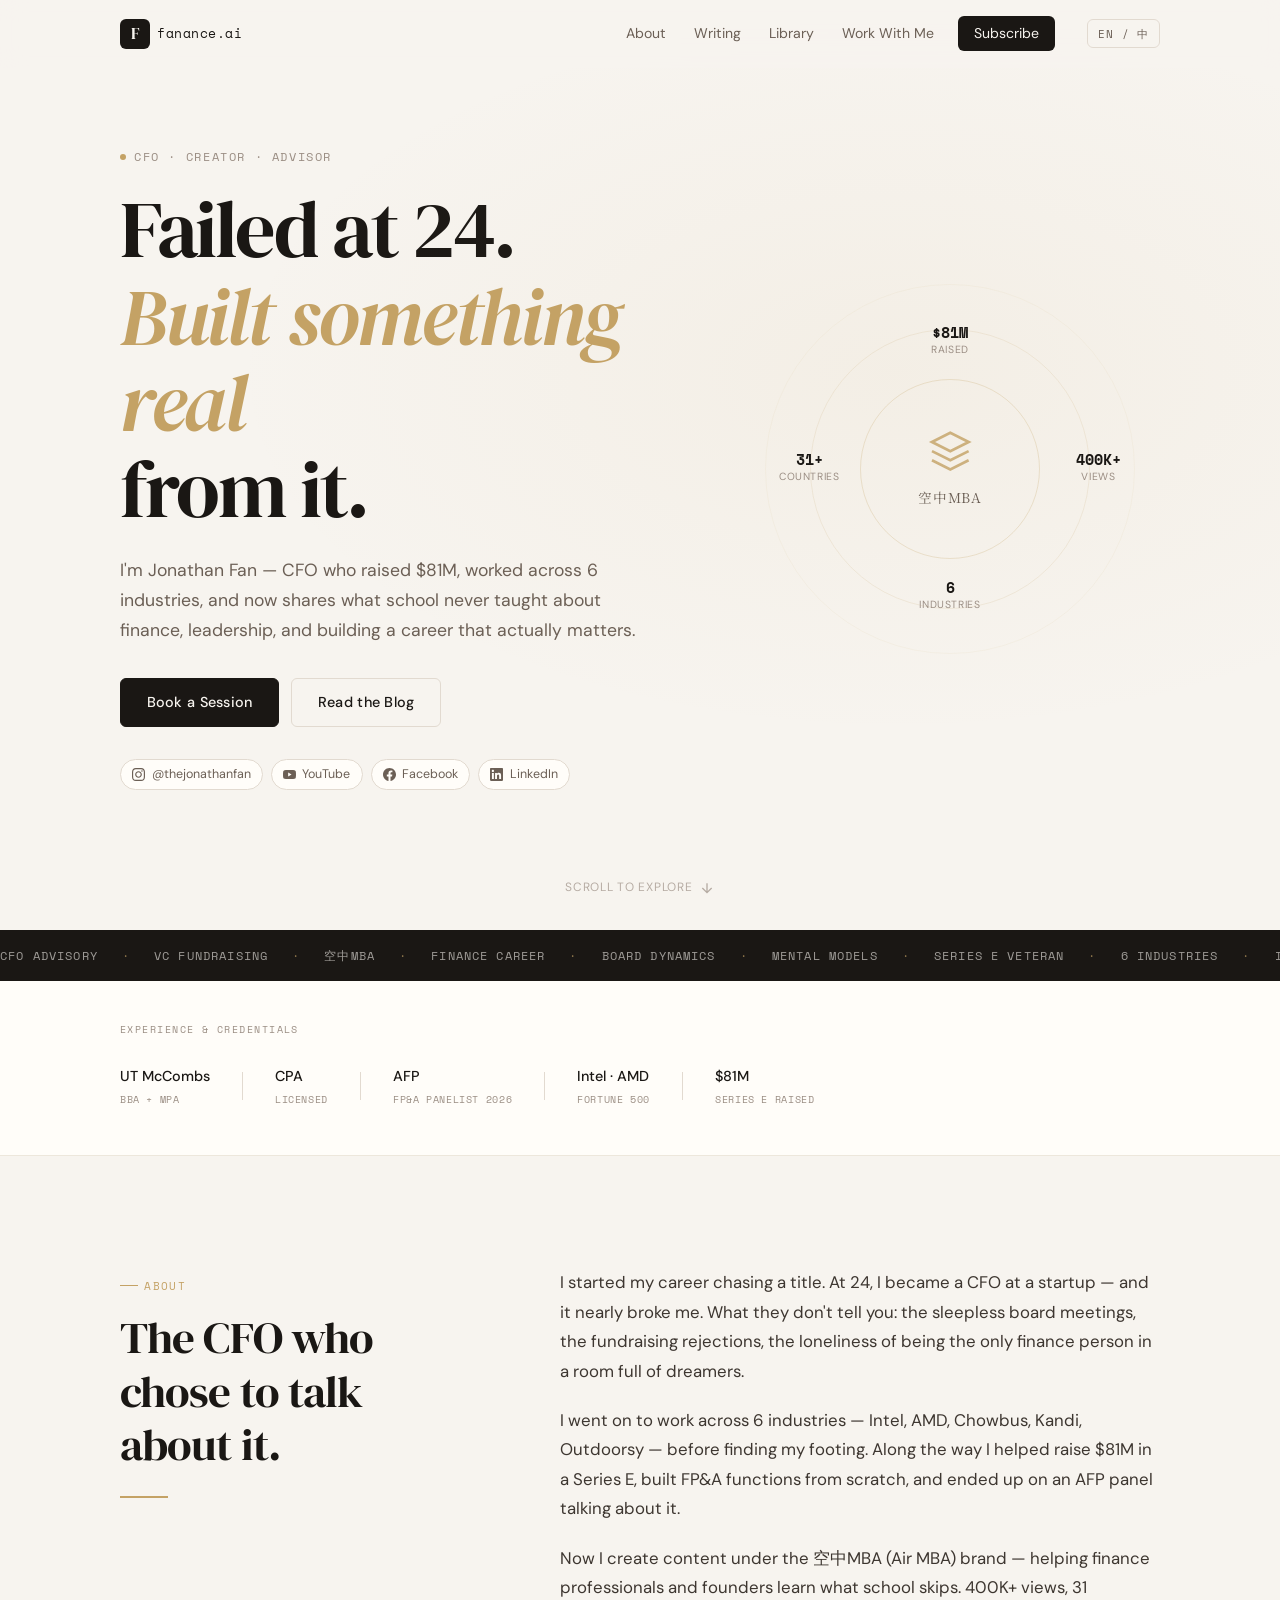
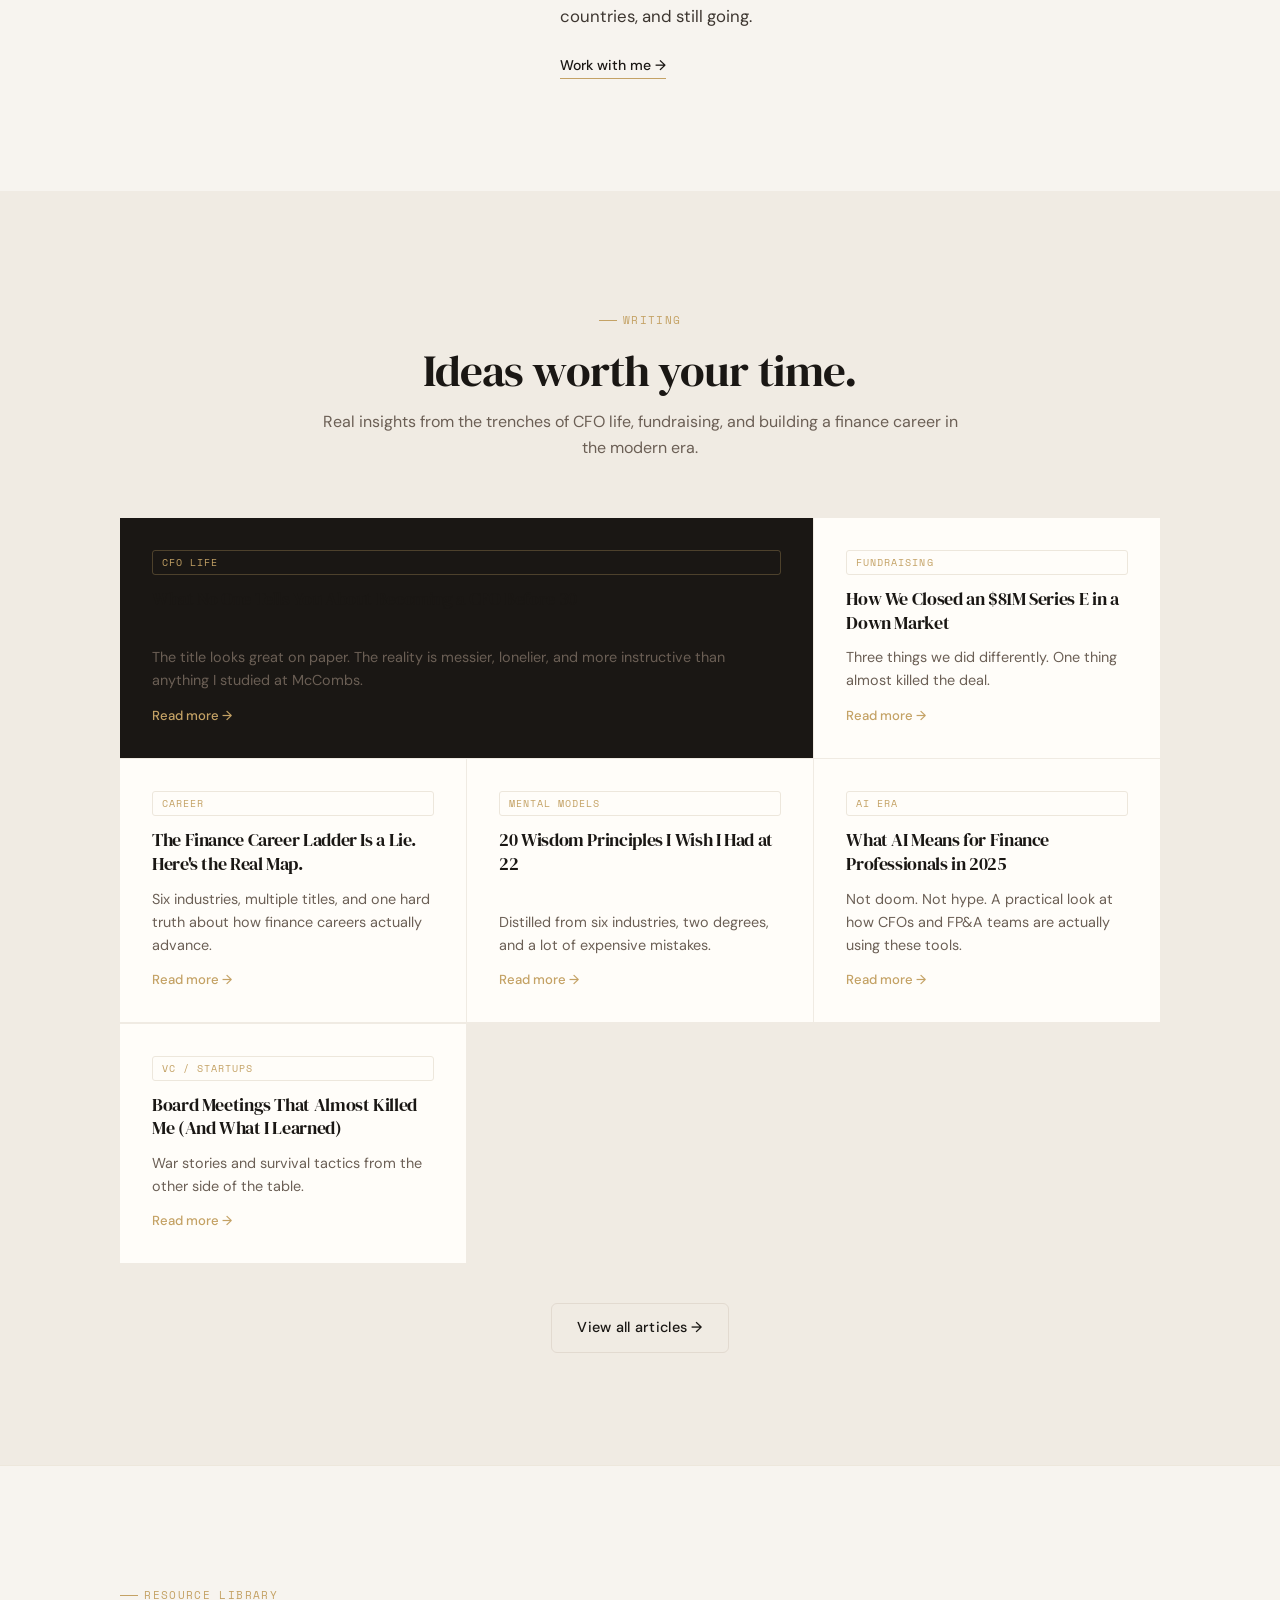
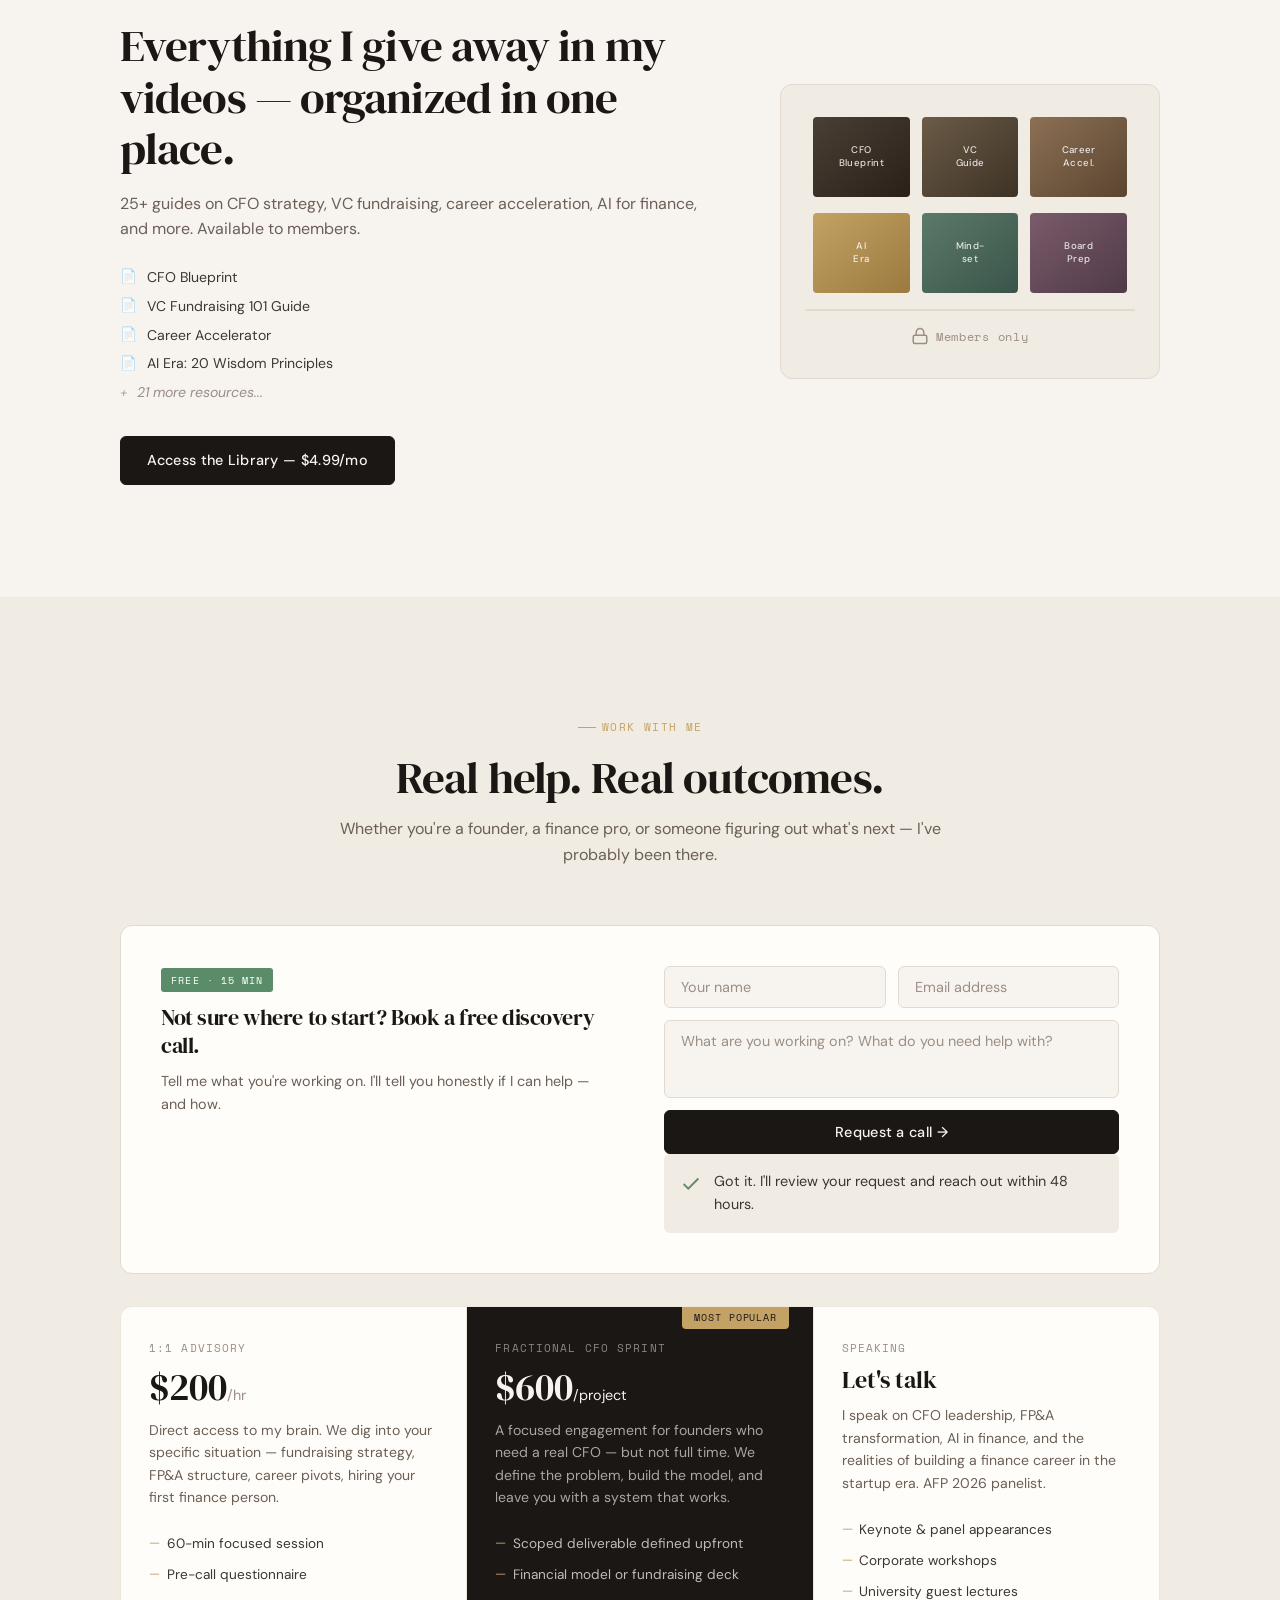
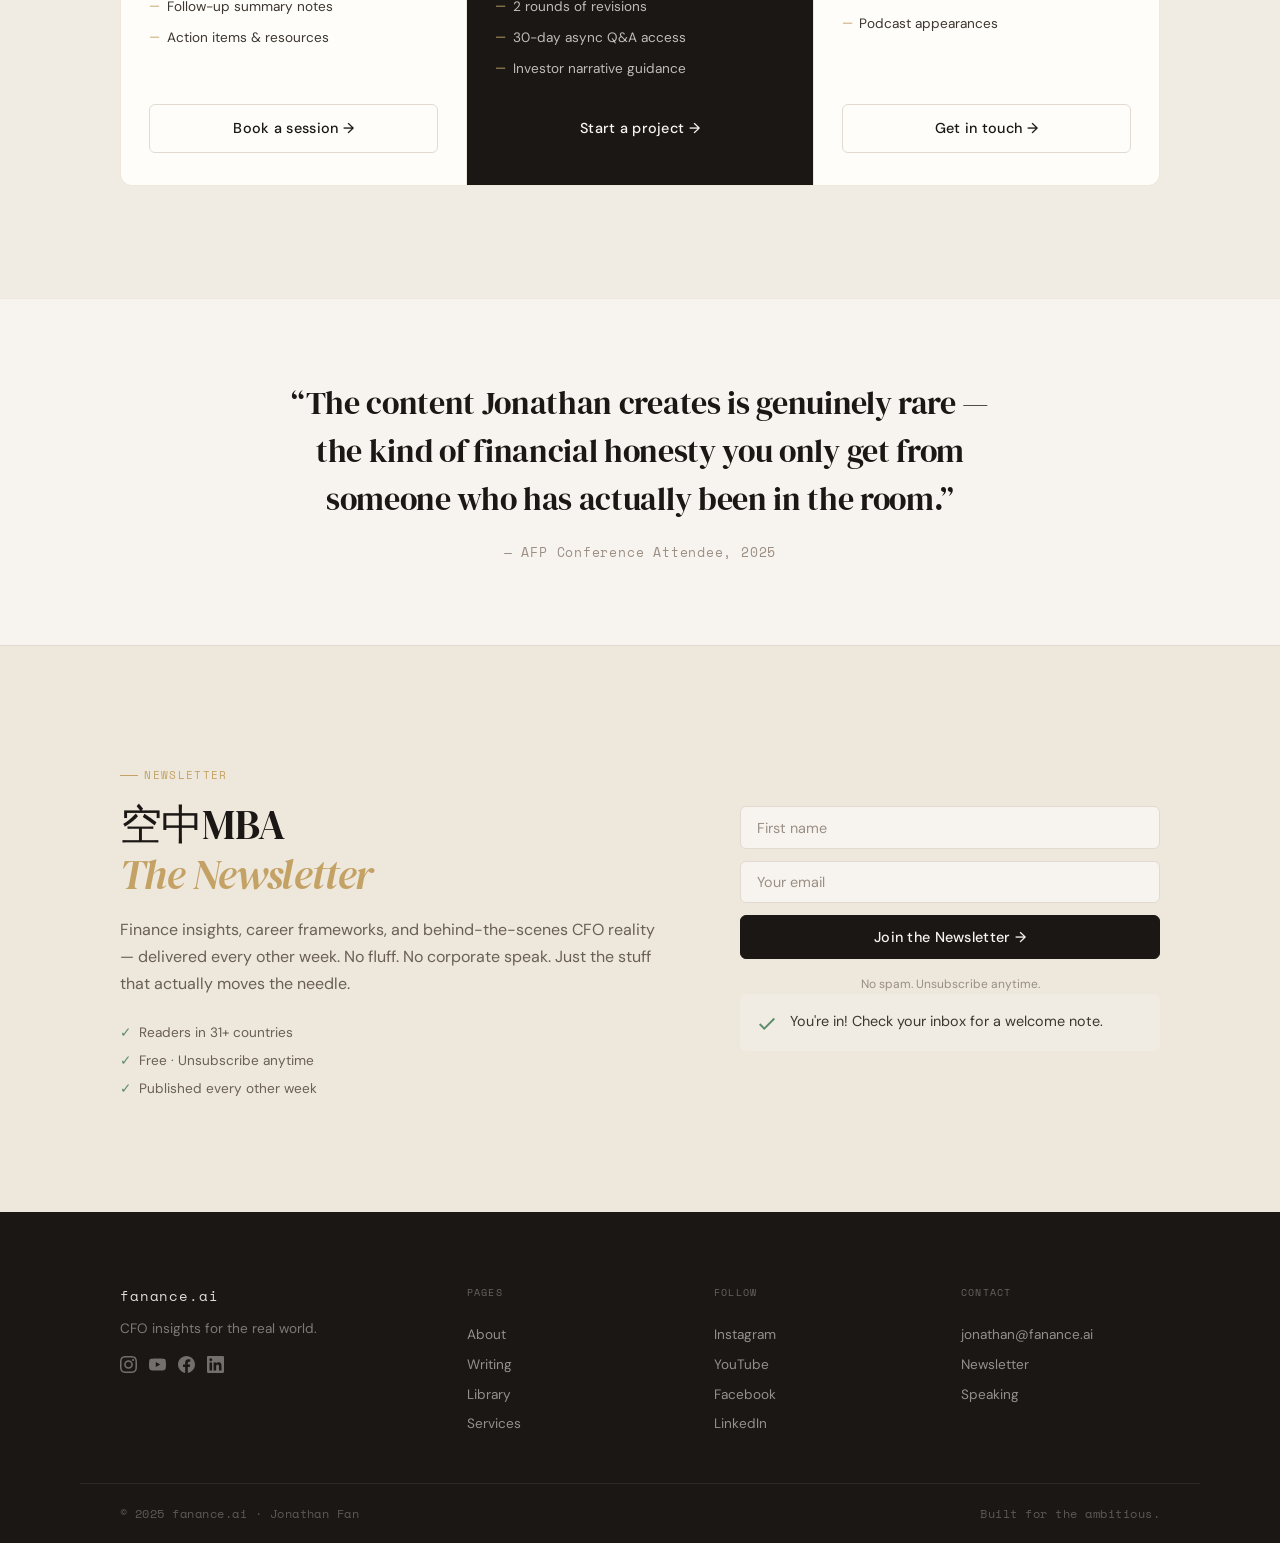
==== commit e8f9c2aa: "V1.1" ====
--- a/index.html
+++ b/index.html
@@ -1,272 +1,390 @@
-
 <!DOCTYPE html>
 <html lang="en" data-lang="en">
 <head>
   <meta charset="UTF-8" />
   <meta name="viewport" content="width=device-width, initial-scale=1.0" />
-  <title>Jonathan Fan — Fanance.ai</title>
-  <meta name="description" content="Jonathan Fan — Finance meets AI. Strategic advisor helping founders and operators think clearly about money, systems, and growth." />
+  <title>Fanance.ai — Jonathan Fan, CFO</title>
+  <meta name="description" content="Jonathan Fan — CFO, content creator, and fractional finance advisor. Helping founders and finance pros build real careers." />
+  <meta property="og:title" content="Fanance.ai — Jonathan Fan, CFO" />
+  <meta property="og:description" content="CFO insights, fractional advisory, and a growing library of resources for ambitious finance professionals." />
+  <meta property="og:url" content="https://fanance.ai" />
+  <meta name="twitter:card" content="summary_large_image" />
   <link rel="preconnect" href="https://fonts.googleapis.com" />
   <link rel="preconnect" href="https://fonts.gstatic.com" crossorigin />
-  <link href="https://fonts.googleapis.com/css2?family=Inter:wght@300;400;500;600&family=DM+Sans:ital,opsz,wght@0,9..40,300;0,9..40,400;0,9..40,500;1,9..40,300;1,9..40,400&display=swap" rel="stylesheet" />
+  <link href="https://fonts.googleapis.com/css2?family=DM+Sans:ital,opsz,wght@0,9..40,300;0,9..40,400;0,9..40,500;0,9..40,600;1,9..40,400&family=DM+Serif+Display:ital@0;1&family=Space+Mono:wght@400;700&family=Noto+Serif+TC:wght@300;400;500&display=swap" rel="stylesheet" />
   <link rel="stylesheet" href="styles.css" />
 </head>
 <body>
 
   <!-- NAV -->
-  <nav class="nav" id="nav">
+  <header class="nav" id="nav">
     <div class="nav-inner">
-      <a href="#" class="nav-logo">Jonathan Fan</a>
-      <ul class="nav-links">
-        <li><a href="#about" data-en="About" data-zh="關於我">About</a></li>
-        <li><a href="#work" data-en="Writing" data-zh="文章">Writing</a></li>
-        <li><a href="#services" data-en="Services" data-zh="服務">Services</a></li>
-        <li><a href="#subscribe" class="nav-cta" data-en="Get in touch" data-zh="聯絡我">Get in touch</a></li>
-        <li>
-          <button class="lang-toggle" id="lang-toggle" aria-label="Switch language">
-            <span class="lang-en">中文</span>
-            <span class="lang-zh" hidden>EN</span>
-          </button>
-        </li>
-      </ul>
-      <div class="nav-right-mobile">
-        <button class="lang-toggle lang-toggle--mobile" id="lang-toggle-mobile" aria-label="Switch language">
-          <span class="lang-en">中文</span>
-          <span class="lang-zh" hidden>EN</span>
-        </button>
-        <button class="nav-hamburger" id="hamburger" aria-label="Toggle menu" aria-expanded="false">
+      <a href="/" class="nav-logo">
+        <span class="logo-mark">F</span><span class="logo-text">fanance.ai</span>
+      </a>
+      <nav class="nav-links" id="navLinks">
+        <a href="#about" data-en="About" data-zh="關於我">About</a>
+        <a href="blog.html" data-en="Writing" data-zh="文章">Writing</a>
+        <a href="library.html" data-en="Library" data-zh="資源庫">Library</a>
+        <a href="#services" data-en="Work With Me" data-zh="合作諮詢">Work With Me</a>
+        <a href="#newsletter" class="nav-cta" data-en="Subscribe" data-zh="訂閱">Subscribe</a>
+      </nav>
+      <div class="nav-right">
+        <button class="lang-toggle" id="langToggle" aria-label="Switch language">EN / 中</button>
+        <button class="hamburger" id="hamburger" aria-label="Toggle menu" aria-expanded="false">
           <span></span><span></span><span></span>
         </button>
       </div>
     </div>
-    <div class="nav-mobile" id="nav-mobile">
-      <a href="#about" data-en="About" data-zh="關於我">About</a>
-      <a href="#work" data-en="Writing" data-zh="文章">Writing</a>
-      <a href="#services" data-en="Services" data-zh="服務">Services</a>
-      <a href="#subscribe" data-en="Get in touch" data-zh="聯絡我">Get in touch</a>
-    </div>
-  </nav>
+  </header>
 
   <!-- HERO -->
   <section class="hero" id="home">
     <div class="hero-inner">
       <div class="hero-text">
-        <p class="hero-eyebrow">Finance × AI</p>
+        <div class="hero-eyebrow">
+          <span class="eyebrow-dot"></span>
+          <span data-en="CFO · Creator · Advisor" data-zh="財務長 · 創作者 · 顧問">CFO · Creator · Advisor</span>
+        </div>
         <h1 class="hero-headline">
-          <span data-en>I help people think<br />more clearly about<br /><em>money &amp; systems.</em></span>
-          <span data-zh hidden>幫助人們更清晰地<br />思考<br /><em>財務與系統。</em></span>
+          <span data-en="Failed at 24." data-zh="24歲當CFO，">Failed at 24.</span><br>
+          <em data-en="Built something real" data-zh="然後失敗了—">Built something real</em><br>
+          <span data-en="from it." data-zh="那才是真正的起點。">from it.</span>
         </h1>
-        <p class="hero-sub">
-          <span data-en>I'm Jonathan. I've spent years at the intersection of finance, operations, and AI — distilling decades of real-world experience into insights that actually matter.</span>
-          <span data-zh hidden>我是Jonathan。多年來穿梭於金融、營運與AI之間——將數十年的實戰經驗提煉成真正有價值的洞見。</span>
-        </p>
+        <p class="hero-sub" data-en="I'm Jonathan Fan — CFO who raised $81M, worked across 6 industries, and now shares what school never taught about finance, leadership, and building a career that actually matters." data-zh="我是 Jonathan Fan — 協助募資 $81M 的財務長，橫跨6個產業，現在分享學校從未教過的財務、領導力與職涯真相。">I'm Jonathan Fan — CFO who raised $81M, worked across 6 industries, and now shares what school never taught about finance, leadership, and building a career that actually matters.</p>
         <div class="hero-actions">
-          <a href="#subscribe" class="btn btn-primary" data-en="Join the list" data-zh="訂閱電子報">Join the list</a>
-          <a href="#services" class="btn btn-ghost" data-en="Work with me" data-zh="與我合作">Work with me</a>
-        </div>
-      </div>
-      <div class="hero-image-wrap">
-        <div class="hero-image-placeholder" id="hero-img">
-          <img src="jonathan.JPG" alt="Jonathan Fan" />
-        </div>
-        <div class="hero-tag">fanance.ai</div>
-      </div>
+          <a href="#services" class="btn btn-primary" data-en="Book a Session" data-zh="預約諮詢">Book a Session</a>
+          <a href="blog.html" class="btn btn-ghost" data-en="Read the Blog" data-zh="閱讀文章">Read the Blog</a>
+        </div>
+        <div class="hero-social-strip">
+          <a href="https://www.instagram.com/thejonathanfan" target="_blank" rel="noopener" class="social-pill">
+            <svg width="13" height="13" viewBox="0 0 24 24" fill="currentColor"><path d="M12 2.163c3.204 0 3.584.012 4.85.07 3.252.148 4.771 1.691 4.919 4.919.058 1.265.069 1.645.069 4.849 0 3.205-.012 3.584-.069 4.849-.149 3.225-1.664 4.771-4.919 4.919-1.266.058-1.644.07-4.85.07-3.204 0-3.584-.012-4.849-.07-3.26-.149-4.771-1.699-4.919-4.92-.058-1.265-.07-1.644-.07-4.849 0-3.204.013-3.583.07-4.849.149-3.227 1.664-4.771 4.919-4.919 1.266-.057 1.645-.069 4.849-.069zm0-2.163c-3.259 0-3.667.014-4.947.072-4.358.2-6.78 2.618-6.98 6.98-.059 1.281-.073 1.689-.073 4.948 0 3.259.014 3.668.072 4.948.2 4.358 2.618 6.78 6.98 6.98 1.281.058 1.689.072 4.948.072 3.259 0 3.668-.014 4.948-.072 4.354-.2 6.782-2.618 6.979-6.98.059-1.28.073-1.689.073-4.948 0-3.259-.014-3.667-.072-4.947-.196-4.354-2.617-6.78-6.979-6.98-1.281-.059-1.69-.073-4.949-.073zm0 5.838c-3.403 0-6.162 2.759-6.162 6.162s2.759 6.163 6.162 6.163 6.162-2.759 6.162-6.163c0-3.403-2.759-6.162-6.162-6.162zm0 10.162c-2.209 0-4-1.79-4-4 0-2.209 1.791-4 4-4s4 1.791 4 4c0 2.21-1.791 4-4 4zm6.406-11.845c-.796 0-1.441.645-1.441 1.44s.645 1.44 1.441 1.44c.795 0 1.439-.645 1.439-1.44s-.644-1.44-1.439-1.44z"/></svg>
+            @thejonathanfan
+          </a>
+          <a href="https://www.youtube.com/@TheJonFan" target="_blank" rel="noopener" class="social-pill">
+            <svg width="13" height="13" viewBox="0 0 24 24" fill="currentColor"><path d="M23.498 6.186a3.016 3.016 0 0 0-2.122-2.136C19.505 3.545 12 3.545 12 3.545s-7.505 0-9.377.505A3.017 3.017 0 0 0 .502 6.186C0 8.07 0 12 0 12s0 3.93.502 5.814a3.016 3.016 0 0 0 2.122 2.136c1.871.505 9.376.505 9.376.505s7.505 0 9.377-.505a3.015 3.015 0 0 0 2.122-2.136C24 15.93 24 12 24 12s0-3.93-.502-5.814zM9.545 15.568V8.432L15.818 12l-6.273 3.568z"/></svg>
+            YouTube
+          </a>
+          <a href="https://www.facebook.com/jonathanfanCFO" target="_blank" rel="noopener" class="social-pill">
+            <svg width="13" height="13" viewBox="0 0 24 24" fill="currentColor"><path d="M24 12.073c0-6.627-5.373-12-12-12s-12 5.373-12 12c0 5.99 4.388 10.954 10.125 11.854v-8.385H7.078v-3.47h3.047V9.43c0-3.007 1.792-4.669 4.533-4.669 1.312 0 2.686.235 2.686.235v2.953H15.83c-1.491 0-1.956.925-1.956 1.874v2.25h3.328l-.532 3.47h-2.796v8.385C19.612 23.027 24 18.062 24 12.073z"/></svg>
+            Facebook
+          </a>
+          <a href="https://www.linkedin.com/in/jonfan" target="_blank" rel="noopener" class="social-pill">
+            <svg width="13" height="13" viewBox="0 0 24 24" fill="currentColor"><path d="M20.447 20.452h-3.554v-5.569c0-1.328-.027-3.037-1.852-3.037-1.853 0-2.136 1.445-2.136 2.939v5.667H9.351V9h3.414v1.561h.046c.477-.9 1.637-1.85 3.37-1.85 3.601 0 4.267 2.37 4.267 5.455v6.286zM5.337 7.433c-1.144 0-2.063-.926-2.063-2.065 0-1.138.92-2.063 2.063-2.063 1.14 0 2.064.925 2.064 2.063 0 1.139-.925 2.065-2.064 2.065zm1.782 13.019H3.555V9h3.564v11.452zM22.225 0H1.771C.792 0 0 .774 0 1.729v20.542C0 23.227.792 24 1.771 24h20.451C23.2 24 24 23.227 24 22.271V1.729C24 .774 23.2 0 22.222 0h.003z"/></svg>
+            LinkedIn
+          </a>
+        </div>
+      </div>
+      <div class="hero-visual">
+        <div class="hero-graphic">
+          <div class="graphic-ring ring-1"></div>
+          <div class="graphic-ring ring-2"></div>
+          <div class="graphic-ring ring-3"></div>
+          <div class="graphic-center">
+            <div class="graphic-icon">
+              <svg width="44" height="44" viewBox="0 0 24 24" fill="none" stroke="currentColor" stroke-width="1.5"><path d="M12 2L2 7l10 5 10-5-10-5z"/><path d="M2 17l10 5 10-5"/><path d="M2 12l10 5 10-5"/></svg>
+            </div>
+            <span class="graphic-label">空中MBA</span>
+          </div>
+          <div class="graphic-stat gs-1"><span class="gs-num">$81M</span><span class="gs-text" data-en="Raised" data-zh="募資">Raised</span></div>
+          <div class="graphic-stat gs-2"><span class="gs-num">400K+</span><span class="gs-text" data-en="Views" data-zh="觀看">Views</span></div>
+          <div class="graphic-stat gs-3"><span class="gs-num">6</span><span class="gs-text" data-en="Industries" data-zh="產業">Industries</span></div>
+          <div class="graphic-stat gs-4"><span class="gs-num">31+</span><span class="gs-text" data-en="Countries" data-zh="國家">Countries</span></div>
+        </div>
+      </div>
+    </div>
+    <div class="hero-scroll-hint">
+      <span data-en="Scroll to explore" data-zh="向下探索">Scroll to explore</span>
+      <svg width="16" height="16" viewBox="0 0 24 24" fill="none" stroke="currentColor" stroke-width="2"><path d="M12 5v14M5 12l7 7 7-7"/></svg>
     </div>
   </section>
 
   <!-- MARQUEE -->
-  <div class="marquee-wrap">
+  <div class="marquee-strip" aria-hidden="true">
     <div class="marquee-track">
-      <span data-en>Finance</span><span data-zh hidden>金融</span>
-      <span class="dot">·</span>
-      <span data-en>AI Strategy</span><span data-zh hidden>AI策略</span>
-      <span class="dot">·</span>
-      <span data-en>Ops &amp; Systems</span><span data-zh hidden>營運與系統</span>
-      <span class="dot">·</span>
-      <span data-en>Clear Thinking</span><span data-zh hidden>清晰思維</span>
-      <span class="dot">·</span>
-      <span data-en>Founder Advice</span><span data-zh hidden>創辦人顧問</span>
-      <span class="dot">·</span>
-      <span data-en>Finance</span><span data-zh hidden>金融</span>
-      <span class="dot">·</span>
-      <span data-en>AI Strategy</span><span data-zh hidden>AI策略</span>
-      <span class="dot">·</span>
-      <span data-en>Ops &amp; Systems</span><span data-zh hidden>營運與系統</span>
-      <span class="dot">·</span>
-      <span data-en>Clear Thinking</span><span data-zh hidden>清晰思維</span>
-      <span class="dot">·</span>
-      <span data-en>Founder Advice</span><span data-zh hidden>創辦人顧問</span>
-      <span class="dot">·</span>
+      <span>CFO Advisory</span><span class="marquee-dot">·</span>
+      <span>VC Fundraising</span><span class="marquee-dot">·</span>
+      <span>空中MBA</span><span class="marquee-dot">·</span>
+      <span>Finance Career</span><span class="marquee-dot">·</span>
+      <span>Board Dynamics</span><span class="marquee-dot">·</span>
+      <span>Mental Models</span><span class="marquee-dot">·</span>
+      <span>Series E Veteran</span><span class="marquee-dot">·</span>
+      <span>6 Industries</span><span class="marquee-dot">·</span>
+      <span>Intel · AMD · Chowbus</span><span class="marquee-dot">·</span>
+      <span>UT McCombs</span><span class="marquee-dot">·</span>
+      <span>CPA · AFP Panelist</span><span class="marquee-dot">·</span>
+      <span>CFO Advisory</span><span class="marquee-dot">·</span>
+      <span>VC Fundraising</span><span class="marquee-dot">·</span>
+      <span>空中MBA</span><span class="marquee-dot">·</span>
+      <span>Finance Career</span><span class="marquee-dot">·</span>
+      <span>Board Dynamics</span><span class="marquee-dot">·</span>
+      <span>Mental Models</span><span class="marquee-dot">·</span>
     </div>
   </div>
 
+  <!-- CREDS BAR -->
+  <section class="creds-section">
+    <div class="container">
+      <p class="creds-label" data-en="Experience &amp; credentials" data-zh="經歷與資歷">Experience &amp; credentials</p>
+      <div class="creds-row">
+        <div class="cred-item">
+          <span class="cred-name">UT McCombs</span>
+          <span class="cred-detail">BBA + MPA</span>
+        </div>
+        <div class="cred-divider"></div>
+        <div class="cred-item">
+          <span class="cred-name">CPA</span>
+          <span class="cred-detail" data-en="Licensed" data-zh="持照">Licensed</span>
+        </div>
+        <div class="cred-divider"></div>
+        <div class="cred-item">
+          <span class="cred-name">AFP</span>
+          <span class="cred-detail" data-en="FP&amp;A Panelist 2026" data-zh="FP&A 講者 2026">FP&amp;A Panelist 2026</span>
+        </div>
+        <div class="cred-divider"></div>
+        <div class="cred-item">
+          <span class="cred-name">Intel · AMD</span>
+          <span class="cred-detail" data-en="Fortune 500" data-zh="財星500大">Fortune 500</span>
+        </div>
+        <div class="cred-divider"></div>
+        <div class="cred-item">
+          <span class="cred-name">$81M</span>
+          <span class="cred-detail" data-en="Series E Raised" data-zh="E輪募資">Series E Raised</span>
+        </div>
+      </div>
+    </div>
+  </section>
+
   <!-- ABOUT -->
-  <section class="section about" id="about">
-    <div class="container">
-      <div class="about-grid">
-        <div class="about-left">
-          <p class="section-label" data-en="About" data-zh="關於我">About</p>
-          <h2 class="section-headline">
-            <span data-en>I didn't set out to be a finance person.</span>
-            <span data-zh hidden>我從來不是「財務人」出身。</span>
-          </h2>
-        </div>
-        <div class="about-right">
-          <!-- EN -->
-          <p data-en>I've always been fascinated by how businesses really work — the messy decisions made with incomplete information, and why smart people so often make predictably bad financial calls.</p>
-          <p data-en>That curiosity led me through finance, operations, and now AI. Along the way, I've pulled together decades of real-world experience and mentorship into something sharper. I started <strong>Fanance.ai</strong> to share the condensed version: counterintuitive insights that actually matter.</p>
-          <p data-en>No hype, no fluff — just my two cents, straight from the trenches. Financial clarity, practical AI workflows, and the mental models that quietly run companies.</p>
-          <!-- ZH -->
-          <p data-zh hidden>我一直著迷於企業真實運轉的底層邏輯——在資訊不完整的情況下如何做決策，以及為什麼聰明人會反覆犯下那些可預測的財務錯誤。</p>
-          <p data-zh hidden>這份好奇心帶領我走過金融、營運，現在進入AI領域。這些年，我把數十年的實戰經驗和導師指點濃縮提煉。我創立 <strong>Fanance.ai</strong>，就是為了分享這些經過濃縮的洞見：那些真正有價值的、反直覺的思考。</p>
-          <p data-zh hidden>沒有炒作，沒有廢話——只有來自實戰壕溝的直接觀點。財務清晰度、實用的AI工作流程，以及那些默默主導企業運營的心智模型。</p>
-          <a href="#subscribe" class="about-link" data-en="Read my writing →" data-zh="閱讀我的文章 →">Read my writing →</a>
-        </div>
-      </div>
-    </div>
-  </section>
-
-  <!-- WORK / TOPICS -->
-  <section class="section work" id="work">
-    <div class="container">
-      <p class="section-label" data-en="What I write about" data-zh="我寫什麼">What I write about</p>
-      <h2 class="section-headline">
-        <span data-en>Three things I think about constantly.</span>
-        <span data-zh hidden>三個我持續深思的主題。</span>
-      </h2>
-      <div class="cards">
-        <div class="card">
-          <div class="card-num">01</div>
-          <h3 data-en="Financial Clarity" data-zh="財務清晰度">Financial Clarity</h3>
-          <p>
-            <span data-en>Most financial confusion isn't about math — it's about mental models. I break down how to actually read a business, understand cash flow, and make decisions under uncertainty.</span>
-            <span data-zh hidden>大多數財務困惑不在於數學——而在於心智模型。我拆解如何真正讀懂一門生意、理解現金流，並在不確定性中做出決策。</span>
-          </p>
-        </div>
-        <div class="card">
-          <div class="card-num">02</div>
-          <h3 data-en="AI × Ops" data-zh="AI × 營運">AI × Ops</h3>
-          <p>
-            <span data-en>AI doesn't replace thinking. It amplifies it. I explore where AI tools genuinely change how operators work — and where they just add noise.</span>
-            <span data-zh hidden>AI不會取代思考，它會放大思考。我探索AI工具真正改變營運方式的地方——以及它只是製造噪音的地方。</span>
-          </p>
-        </div>
-        <div class="card">
-          <div class="card-num">03</div>
-          <h3 data-en="Founder Decisions" data-zh="創辦人決策">Founder Decisions</h3>
-          <p>
-            <span data-en>The hardest calls founders face are usually financial. I write about pricing, burn, hiring leverage, and the moments that define a company's trajectory.</span>
-            <span data-zh hidden>創辦人面臨的最難抉擇通常是財務性的。我寫定價、燒錢率、招募槓桿，以及那些定義公司軌跡的關鍵時刻。</span>
-          </p>
+  <section class="about-section" id="about">
+    <div class="container about-grid">
+      <div class="about-left">
+        <div class="section-tag" data-en="About" data-zh="關於我">About</div>
+        <h2 data-en="The CFO who chose to talk about it." data-zh="選擇說出來的那個財務長。">The CFO who chose to talk about it.</h2>
+        <div class="about-divider"></div>
+      </div>
+      <div class="about-right">
+        <p data-en="I started my career chasing a title. At 24, I became a CFO at a startup — and it nearly broke me. What they don't tell you: the sleepless board meetings, the fundraising rejections, the loneliness of being the only finance person in a room full of dreamers." data-zh="我的職涯從追逐頭銜開始。24歲，我成為一家新創的財務長，差點把自己壓垮。沒人告訴你：熬夜的董事會、一次次的募資失敗、在一群夢想家中獨撐財務的孤獨感。">I started my career chasing a title. At 24, I became a CFO at a startup — and it nearly broke me. What they don't tell you: the sleepless board meetings, the fundraising rejections, the loneliness of being the only finance person in a room full of dreamers.</p>
+        <p data-en="I went on to work across 6 industries — Intel, AMD, Chowbus, Kandi, Outdoorsy — before finding my footing. Along the way I helped raise $81M in a Series E, built FP&amp;A functions from scratch, and ended up on an AFP panel talking about it." data-zh="我橫跨6個產業——Intel、AMD、Chowbus、Kandi、Outdoorsy——直到找到自己的位置。過程中協助完成 $81M 的 E 輪募資，從零建立 FP&A 團隊，最後在 AFP 論壇上分享這一切。">I went on to work across 6 industries — Intel, AMD, Chowbus, Kandi, Outdoorsy — before finding my footing. Along the way I helped raise $81M in a Series E, built FP&amp;A functions from scratch, and ended up on an AFP panel talking about it.</p>
+        <p data-en="Now I create content under the 空中MBA (Air MBA) brand — helping finance professionals and founders learn what school skips. 400K+ views, 31 countries, and still going." data-zh="現在我用「空中MBA」品牌持續創作——讓財務人與創業者學到學校跳過的東西。400K+ 觀看，橫跨31個國家，還在繼續。">Now I create content under the 空中MBA (Air MBA) brand — helping finance professionals and founders learn what school skips. 400K+ views, 31 countries, and still going.</p>
+        <a href="#services" class="about-cta" data-en="Work with me →" data-zh="與我合作 →">Work with me →</a>
+      </div>
+    </div>
+  </section>
+
+  <!-- BLOG PREVIEW -->
+  <section class="topics-section" id="writing">
+    <div class="container">
+      <div class="section-header">
+        <div class="section-tag" data-en="Writing" data-zh="文章">Writing</div>
+        <h2 data-en="Ideas worth your time." data-zh="值得你花時間的洞見。">Ideas worth your time.</h2>
+        <p class="section-sub" data-en="Real insights from the trenches of CFO life, fundraising, and building a finance career in the modern era." data-zh="來自財務長戰場的真實洞見——募資、職涯，與現代財務人的生存之道。">Real insights from the trenches of CFO life, fundraising, and building a finance career in the modern era.</p>
+      </div>
+      <div class="posts-grid">
+        <article class="post-card post-card--featured">
+          <div class="post-tag" data-en="CFO Life" data-zh="財務長日常">CFO Life</div>
+          <h3 data-en="What No One Tells You About Becoming a CFO Before 30" data-zh="30歲前當CFO，沒人告訴你的事">What No One Tells You About Becoming a CFO Before 30</h3>
+          <p data-en="The title looks great on paper. The reality is messier, lonelier, and more instructive than anything I studied at McCombs." data-zh="頭銜在紙上很好看，現實卻更混亂、更孤獨，也比我在 McCombs 學過的任何東西更有啟發。">The title looks great on paper. The reality is messier, lonelier, and more instructive than anything I studied at McCombs.</p>
+          <a href="blog.html" class="post-link" data-en="Read more →" data-zh="繼續閱讀 →">Read more →</a>
+        </article>
+        <article class="post-card">
+          <div class="post-tag" data-en="Fundraising" data-zh="募資">Fundraising</div>
+          <h3 data-en="How We Closed an $81M Series E in a Down Market" data-zh="在熊市中完成 $81M E 輪募資">How We Closed an $81M Series E in a Down Market</h3>
+          <p data-en="Three things we did differently. One thing almost killed the deal." data-zh="我們做了三件不一樣的事，其中一件差點毀掉整個交易。">Three things we did differently. One thing almost killed the deal.</p>
+          <a href="blog.html" class="post-link" data-en="Read more →" data-zh="繼續閱讀 →">Read more →</a>
+        </article>
+        <article class="post-card">
+          <div class="post-tag" data-en="Career" data-zh="職涯">Career</div>
+          <h3 data-en="The Finance Career Ladder Is a Lie. Here's the Real Map." data-zh="財務職涯的晉升階梯是謊言，這才是真正的地圖。">The Finance Career Ladder Is a Lie. Here's the Real Map.</h3>
+          <p data-en="Six industries, multiple titles, and one hard truth about how finance careers actually advance." data-zh="六個產業、多個頭銜，以及一個關於財務職涯如何真正晉升的殘酷真相。">Six industries, multiple titles, and one hard truth about how finance careers actually advance.</p>
+          <a href="blog.html" class="post-link" data-en="Read more →" data-zh="繼續閱讀 →">Read more →</a>
+        </article>
+        <article class="post-card">
+          <div class="post-tag" data-en="Mental Models" data-zh="思維模型">Mental Models</div>
+          <h3 data-en="20 Wisdom Principles I Wish I Had at 22" data-zh="我希望22歲就知道的20條智慧法則">20 Wisdom Principles I Wish I Had at 22</h3>
+          <p data-en="Distilled from six industries, two degrees, and a lot of expensive mistakes." data-zh="從六個產業、兩個學位和無數代價昂貴的錯誤中提煉而來。">Distilled from six industries, two degrees, and a lot of expensive mistakes.</p>
+          <a href="blog.html" class="post-link" data-en="Read more →" data-zh="繼續閱讀 →">Read more →</a>
+        </article>
+        <article class="post-card">
+          <div class="post-tag" data-en="AI Era" data-zh="AI時代">AI Era</div>
+          <h3 data-en="What AI Means for Finance Professionals in 2025" data-zh="AI 對財務人的意義：2025年版">What AI Means for Finance Professionals in 2025</h3>
+          <p data-en="Not doom. Not hype. A practical look at how CFOs and FP&amp;A teams are actually using these tools." data-zh="不是末日，也不是炒作——實際看 CFO 和 FP&A 團隊如何使用這些工具。">Not doom. Not hype. A practical look at how CFOs and FP&amp;A teams are actually using these tools.</p>
+          <a href="blog.html" class="post-link" data-en="Read more →" data-zh="繼續閱讀 →">Read more →</a>
+        </article>
+        <article class="post-card">
+          <div class="post-tag" data-en="VC / Startups" data-zh="創業 / VC">VC / Startups</div>
+          <h3 data-en="Board Meetings That Almost Killed Me (And What I Learned)" data-zh="差點害死我的董事會議（以及我學到的事）">Board Meetings That Almost Killed Me (And What I Learned)</h3>
+          <p data-en="War stories and survival tactics from the other side of the table." data-zh="來自桌子另一端的戰場故事與生存戰術。">War stories and survival tactics from the other side of the table.</p>
+          <a href="blog.html" class="post-link" data-en="Read more →" data-zh="繼續閱讀 →">Read more →</a>
+        </article>
+      </div>
+      <div class="section-footer-link">
+        <a href="blog.html" class="btn btn-outline" data-en="View all articles →" data-zh="查看所有文章 →">View all articles →</a>
+      </div>
+    </div>
+  </section>
+
+  <!-- LIBRARY TEASER -->
+  <section class="library-teaser">
+    <div class="container">
+      <div class="library-teaser-inner">
+        <div class="library-teaser-left">
+          <div class="section-tag" data-en="Resource Library" data-zh="資源庫">Resource Library</div>
+          <h2 data-en="Everything I give away in my videos — organized in one place." data-zh="我在影片中免費分享的所有資源，整理在同一個地方。">Everything I give away in my videos — organized in one place.</h2>
+          <p data-en="25+ guides on CFO strategy, VC fundraising, career acceleration, AI for finance, and more. Available to members." data-zh="25+ 份指南，涵蓋 CFO 策略、VC 募資、職涯加速、財務AI等。限會員使用。">25+ guides on CFO strategy, VC fundraising, career acceleration, AI for finance, and more. Available to members.</p>
+          <div class="library-resource-list">
+            <div class="lib-item"><span class="lib-icon">📄</span><span data-en="CFO Blueprint" data-zh="CFO 藍圖">CFO Blueprint</span></div>
+            <div class="lib-item"><span class="lib-icon">📄</span><span data-en="VC Fundraising 101 Guide" data-zh="VC 募資入門指南">VC Fundraising 101 Guide</span></div>
+            <div class="lib-item"><span class="lib-icon">📄</span><span data-en="Career Accelerator" data-zh="職涯加速指南">Career Accelerator</span></div>
+            <div class="lib-item"><span class="lib-icon">📄</span><span data-en="AI Era: 20 Wisdom Principles" data-zh="AI時代20條智慧">AI Era: 20 Wisdom Principles</span></div>
+            <div class="lib-item lib-item--more"><span class="lib-icon">+</span><span data-en="21 more resources..." data-zh="另外21份資源...">21 more resources...</span></div>
+          </div>
+          <a href="library.html" class="btn btn-primary" data-en="Access the Library — $4.99/mo" data-zh="進入資源庫 — $4.99/月">Access the Library — $4.99/mo</a>
+        </div>
+        <div class="library-teaser-right">
+          <div class="library-shelf">
+            <div class="shelf-row">
+              <div class="shelf-book sb-1"><span>CFO<br>Blueprint</span></div>
+              <div class="shelf-book sb-2"><span>VC<br>Guide</span></div>
+              <div class="shelf-book sb-3"><span>Career<br>Accel.</span></div>
+            </div>
+            <div class="shelf-row">
+              <div class="shelf-book sb-4"><span>AI<br>Era</span></div>
+              <div class="shelf-book sb-5"><span>Mind-<br>set</span></div>
+              <div class="shelf-book sb-6"><span>Board<br>Prep</span></div>
+            </div>
+            <div class="shelf-line"></div>
+            <div class="shelf-lock">
+              <svg width="18" height="18" viewBox="0 0 24 24" fill="none" stroke="currentColor" stroke-width="2"><rect x="3" y="11" width="18" height="11" rx="2" ry="2"></rect><path d="M7 11V7a5 5 0 0 1 10 0v4"></path></svg>
+              <span data-en="Members only" data-zh="限會員">Members only</span>
+            </div>
+          </div>
         </div>
       </div>
     </div>
   </section>
 
   <!-- SERVICES -->
-  <section class="section services" id="services">
-    <div class="container">
-      <div class="services-header">
-        <p class="section-label" data-en="Work with me" data-zh="與我合作">Work with me</p>
-        <h2 class="section-headline">
-          <span data-en>Two ways I can help.</span>
-          <span data-zh hidden>兩種合作方式。</span>
-        </h2>
-        <p class="services-sub">
-          <span data-en>I take on a limited number of advisory engagements each month. If you're a founder or operator trying to think more clearly about finance or AI, I'd love to talk.</span>
-          <span data-zh hidden>我每月接受有限數量的顧問合作。如果您是創辦人或營運主管，希望更清晰地思考財務或AI問題，歡迎聯絡。</span>
-        </p>
-      </div>
+  <section class="services-section" id="services">
+    <div class="container">
+      <div class="section-header">
+        <div class="section-tag" data-en="Work With Me" data-zh="合作方式">Work With Me</div>
+        <h2 data-en="Real help. Real outcomes." data-zh="真實的幫助，真實的成果。">Real help. Real outcomes.</h2>
+        <p class="section-sub" data-en="Whether you're a founder, a finance pro, or someone figuring out what's next — I've probably been there." data-zh="無論你是創業者、財務人，還是正在思考下一步的人——我很可能走過同樣的路。">Whether you're a founder, a finance pro, or someone figuring out what's next — I've probably been there.</p>
+      </div>
+
+      <!-- Free consult banner -->
+      <div class="consult-banner">
+        <div class="consult-banner-left">
+          <span class="badge-free" data-en="Free · 15 min" data-zh="免費 · 15分鐘">Free · 15 min</span>
+          <h3 data-en="Not sure where to start? Book a free discovery call." data-zh="不確定從哪裡開始？預約免費探索通話。">Not sure where to start? Book a free discovery call.</h3>
+          <p data-en="Tell me what you're working on. I'll tell you honestly if I can help — and how." data-zh="告訴我你在做什麼，我會誠實地告訴你我能不能幫上忙，以及怎麼幫。">Tell me what you're working on. I'll tell you honestly if I can help — and how.</p>
+        </div>
+        <div class="consult-banner-right">
+          <form class="consult-form" id="consultForm">
+            <div class="form-row">
+              <input type="text" name="name" placeholder="Your name" required class="form-input" />
+              <input type="email" name="email" placeholder="Email address" required class="form-input" />
+            </div>
+            <textarea name="message" placeholder="What are you working on? What do you need help with?" rows="3" required class="form-input"></textarea>
+            <button type="submit" class="btn btn-primary btn-full" id="consultBtn">
+              <span data-en="Request a call →" data-zh="申請通話 →">Request a call →</span>
+            </button>
+          </form>
+          <div class="form-success" id="consultSuccess" hidden>
+            <svg width="22" height="22" viewBox="0 0 24 24" fill="none" stroke="currentColor" stroke-width="2"><polyline points="20 6 9 17 4 12"></polyline></svg>
+            <p data-en="Got it. I'll review your request and reach out within 48 hours." data-zh="收到了。我會審核您的申請並在48小時內回覆。">Got it. I'll review your request and reach out within 48 hours.</p>
+          </div>
+        </div>
+      </div>
+
+      <!-- Pricing -->
       <div class="pricing-grid">
-        <div class="pricing-card">
-          <div class="pricing-top">
-            <h3 data-en="1:1 Session" data-zh="一對一諮詢">1:1 Session</h3>
-            <div class="price">$200<span data-en="/hour" data-zh="/小時">/hour</span></div>
-          </div>
-          <ul class="pricing-list">
-            <li data-en="60-minute focused call" data-zh="60分鐘專注通話">60-minute focused call</li>
-            <li data-en="Financial model review or teardown" data-zh="財務模型審查或拆解">Financial model review or teardown</li>
-            <li data-en="AI workflow strategy" data-zh="AI工作流程策略">AI workflow strategy</li>
-            <li data-en="Operator decision frameworks" data-zh="營運決策框架">Operator decision frameworks</li>
-            <li data-en="Follow-up notes &amp; resources" data-zh="後續筆記與資源">Follow-up notes &amp; resources</li>
+        <div class="pricing-card fade-up">
+          <div class="pricing-card-top">
+            <div class="pricing-label" data-en="1:1 Advisory" data-zh="一對一顧問">1:1 Advisory</div>
+            <div class="pricing-price">$200<span data-en="/hr" data-zh="/小時">/hr</span></div>
+            <p class="pricing-desc" data-en="Direct access to my brain. We dig into your specific situation — fundraising strategy, FP&amp;A structure, career pivots, hiring your first finance person." data-zh="直接與我討論。深入分析你的具體情況——募資策略、FP&A 架構、職涯轉型、招募第一位財務人員。">Direct access to my brain. We dig into your specific situation — fundraising strategy, FP&amp;A structure, career pivots, hiring your first finance person.</p>
+          </div>
+          <ul class="pricing-features">
+            <li data-en="60-min focused session" data-zh="60分鐘聚焦會議">60-min focused session</li>
+            <li data-en="Pre-call questionnaire" data-zh="事前問卷">Pre-call questionnaire</li>
+            <li data-en="Follow-up summary notes" data-zh="事後摘要筆記">Follow-up summary notes</li>
+            <li data-en="Action items &amp; resources" data-zh="行動項目與資源">Action items &amp; resources</li>
           </ul>
-          <a href="mailto:jonathan@fanance.ai?subject=1:1 Session Inquiry" class="btn btn-primary" data-en="Book a session" data-zh="預約諮詢">Book a session</a>
-        </div>
-        <div class="pricing-card pricing-card--featured">
-          <div class="pricing-badge" data-en="Most Popular" data-zh="最受歡迎">Most Popular</div>
-          <div class="pricing-top">
-            <h3 data-en="Project Sprint" data-zh="專案衝刺">Project Sprint</h3>
-            <div class="price">$450<span data-en="/project" data-zh="/專案">/project</span></div>
-          </div>
-          <ul class="pricing-list">
-            <li data-en="Deep-dive on one defined problem" data-zh="針對一個明確問題深入分析">Deep-dive on one defined problem</li>
-            <li data-en="Financial analysis or AI integration audit" data-zh="財務分析或AI整合審查">Financial analysis or AI integration audit</li>
-            <li data-en="Async collaboration over 1–2 weeks" data-zh="1–2週非同步協作">Async collaboration over 1–2 weeks</li>
-            <li data-en="Written deliverable + recommendations" data-zh="書面交付成果＋建議">Written deliverable + recommendations</li>
-            <li data-en="One follow-up call included" data-zh="含一次後續通話">One follow-up call included</li>
+          <a href="mailto:jonathan@fanance.ai?subject=1:1%20Advisory%20Session" class="btn btn-outline btn-full" data-en="Book a session →" data-zh="預約會議 →">Book a session →</a>
+        </div>
+        <div class="pricing-card pricing-card--featured fade-up">
+          <div class="pricing-badge" data-en="Most popular" data-zh="最受歡迎">Most popular</div>
+          <div class="pricing-card-top">
+            <div class="pricing-label" data-en="Fractional CFO Sprint" data-zh="分散式財務長衝刺">Fractional CFO Sprint</div>
+            <div class="pricing-price">$600<span data-en="/project" data-zh="/專案">/project</span></div>
+            <p class="pricing-desc" data-en="A focused engagement for founders who need a real CFO — but not full time. We define the problem, build the model, and leave you with a system that works." data-zh="專為需要真正 CFO 但不需全職的創業者設計。我們定義問題、建立模型，並為你留下一套可運作的系統。">A focused engagement for founders who need a real CFO — but not full time. We define the problem, build the model, and leave you with a system that works.</p>
+          </div>
+          <ul class="pricing-features">
+            <li data-en="Scoped deliverable defined upfront" data-zh="事先明確定義交付項目">Scoped deliverable defined upfront</li>
+            <li data-en="Financial model or fundraising deck" data-zh="財務模型或募資簡報">Financial model or fundraising deck</li>
+            <li data-en="2 rounds of revisions" data-zh="2輪修改">2 rounds of revisions</li>
+            <li data-en="30-day async Q&amp;A access" data-zh="30天非同步問答">30-day async Q&amp;A access</li>
+            <li data-en="Investor narrative guidance" data-zh="投資者敘事指導">Investor narrative guidance</li>
           </ul>
-          <a href="mailto:jonathan@fanance.ai?subject=Project Sprint Inquiry" class="btn btn-primary" data-en="Start a project" data-zh="開始專案">Start a project</a>
-        </div>
-      </div>
-      <p class="services-note">
-        <span data-en>Not sure which fits? <a href="mailto:jonathan@fanance.ai">Send me a quick note</a> and I'll point you in the right direction.</span>
-        <span data-zh hidden>不確定哪種方式適合？<a href="mailto:jonathan@fanance.ai">傳訊息給我</a>，我來幫您釐清。</span>
-      </p>
-    </div>
-  </section>
-
-  <!-- EMAIL SUBSCRIBE -->
-  <section class="section subscribe" id="subscribe">
-    <div class="container">
-      <div class="subscribe-inner">
-        <div class="subscribe-text">
-          <p class="section-label" data-en="The Newsletter" data-zh="電子報">The Newsletter</p>
-          <h2 class="section-headline">
-            <span data-en>Think better about money &amp; AI.</span>
-            <span data-zh hidden>更清晰地思考財務與AI。</span>
-          </h2>
-          <p>
-            <span data-en>I send short, useful pieces on finance, AI, and clear thinking — no fluff, no sales, no weekly obligation. Join when it's useful, leave when it's not.</span>
-            <span data-zh hidden>我分享簡短實用的財務、AI與清晰思維文章——沒有廢話，沒有推銷，沒有每週義務。有用時加入，不合適時離開。</span>
-          </p>
-          <ul class="subscribe-proof">
-            <li>
-              <span data-en>Essays on financial mental models</span>
-              <span data-zh hidden>財務心智模型文章</span>
-            </li>
-            <li>
-              <span data-en>AI tools that actually move the needle</span>
-              <span data-zh hidden>真正有效的AI工具</span>
-            </li>
-            <li>
-              <span data-en>Behind-the-scenes on how I work</span>
-              <span data-zh hidden>我的工作方式幕後分享</span>
-            </li>
+          <a href="mailto:jonathan@fanance.ai?subject=Fractional%20CFO%20Sprint" class="btn btn-primary btn-full" data-en="Start a project →" data-zh="開始專案 →">Start a project →</a>
+        </div>
+        <div class="pricing-card fade-up">
+          <div class="pricing-card-top">
+            <div class="pricing-label" data-en="Speaking" data-zh="演講">Speaking</div>
+            <div class="pricing-price pricing-price--sm" data-en="Let's talk" data-zh="讓我們談談">Let's talk</div>
+            <p class="pricing-desc" data-en="I speak on CFO leadership, FP&amp;A transformation, AI in finance, and the realities of building a finance career in the startup era. AFP 2026 panelist." data-zh="我演講主題涵蓋 CFO 領導力、FP&A 轉型、財務AI，以及在新創時代建立財務職涯的真實面貌。AFP 2026講者。">I speak on CFO leadership, FP&amp;A transformation, AI in finance, and the realities of building a finance career in the startup era. AFP 2026 panelist.</p>
+          </div>
+          <ul class="pricing-features">
+            <li data-en="Keynote &amp; panel appearances" data-zh="主題演講與小組討論">Keynote &amp; panel appearances</li>
+            <li data-en="Corporate workshops" data-zh="企業工作坊">Corporate workshops</li>
+            <li data-en="University guest lectures" data-zh="大學客座演講">University guest lectures</li>
+            <li data-en="Podcast appearances" data-zh="Podcast 受訪">Podcast appearances</li>
           </ul>
-        </div>
-        <div class="subscribe-form-wrap">
-          <form class="subscribe-form" id="subscribe-form" action="#" method="post">
-            <label for="email-input" class="form-label" data-en="Your email" data-zh="您的電子郵件">Your email</label>
-            <div class="form-row">
-              <input
-                type="email"
-                id="email-input"
-                name="email"
-                placeholder="you@example.com"
-                required
-                autocomplete="email"
-              />
-              <button type="submit" class="btn btn-primary" data-en="Subscribe" data-zh="訂閱">Subscribe</button>
-            </div>
-            <p class="form-fine">
-              <span data-en>No spam. Unsubscribe anytime. I respect your inbox.</span>
-              <span data-zh hidden>不發垃圾郵件。隨時可退訂。我尊重您的收件匣。</span>
-            </p>
-            <div class="form-success" id="form-success" aria-live="polite" hidden>
-              <span data-en>✓ You're in. Talk soon.</span>
-              <span data-zh hidden>✓ 已訂閱。期待與您交流。</span>
-            </div>
+          <a href="mailto:jonathan@fanance.ai?subject=Speaking%20Inquiry" class="btn btn-outline btn-full" data-en="Get in touch →" data-zh="聯絡我 →">Get in touch →</a>
+        </div>
+      </div>
+    </div>
+  </section>
+
+  <!-- PULL QUOTE -->
+  <section class="pullquote-section">
+    <div class="container">
+      <blockquote class="pullquote">
+        <p data-en="&ldquo;The content Jonathan creates is genuinely rare — the kind of financial honesty you only get from someone who has actually been in the room.&rdquo;" data-zh="「Jonathan 創作的內容真的很罕見——那種財務上的誠實，只有真正待過那個房間的人才能給出。」">&ldquo;The content Jonathan creates is genuinely rare — the kind of financial honesty you only get from someone who has actually been in the room.&rdquo;</p>
+        <cite>— AFP Conference Attendee, 2025</cite>
+      </blockquote>
+    </div>
+  </section>
+
+  <!-- NEWSLETTER -->
+  <section class="newsletter-section" id="newsletter">
+    <div class="container">
+      <div class="newsletter-inner">
+        <div class="newsletter-left">
+          <div class="section-tag" data-en="Newsletter" data-zh="電子報">Newsletter</div>
+          <h2>空中MBA<br><em data-en="The Newsletter" data-zh="電子報">The Newsletter</em></h2>
+          <p data-en="Finance insights, career frameworks, and behind-the-scenes CFO reality — delivered every other week. No fluff. No corporate speak. Just the stuff that actually moves the needle." data-zh="財務洞見、職涯框架，以及財務長真實日常——每兩週一次。沒有廢話，沒有企業套話，只有真正有用的東西。">Finance insights, career frameworks, and behind-the-scenes CFO reality — delivered every other week. No fluff. No corporate speak. Just the stuff that actually moves the needle.</p>
+          <ul class="newsletter-proof">
+            <li data-en="Readers in 31+ countries" data-zh="來自31+個國家的讀者">Readers in 31+ countries</li>
+            <li data-en="Free · Unsubscribe anytime" data-zh="免費 · 隨時退訂">Free · Unsubscribe anytime</li>
+            <li data-en="Published every other week" data-zh="每兩週發行">Published every other week</li>
+          </ul>
+        </div>
+        <div class="newsletter-right">
+          <form class="newsletter-form" id="newsletterForm">
+            <input type="text" name="name" placeholder="First name" required class="form-input" />
+            <input type="email" name="email" placeholder="Your email" required class="form-input" />
+            <button type="submit" class="btn btn-primary btn-full" id="newsletterBtn">
+              <span data-en="Join the Newsletter →" data-zh="加入電子報 →">Join the Newsletter →</span>
+            </button>
+            <p class="form-disclaimer" data-en="No spam. Unsubscribe anytime." data-zh="不發垃圾郵件，隨時可以退訂。">No spam. Unsubscribe anytime.</p>
           </form>
+          <div class="form-success" id="newsletterSuccess" hidden>
+            <svg width="22" height="22" viewBox="0 0 24 24" fill="none" stroke="currentColor" stroke-width="2"><polyline points="20 6 9 17 4 12"></polyline></svg>
+            <p data-en="You're in! Check your inbox for a welcome note." data-zh="成功訂閱！請查看收件匣的歡迎信。">You're in! Check your inbox for a welcome note.</p>
+          </div>
         </div>
       </div>
     </div>
@@ -274,21 +392,52 @@
 
   <!-- FOOTER -->
   <footer class="footer">
-    <div class="container">
-      <div class="footer-inner">
-        <div class="footer-left">
-          <span class="footer-logo">Fanance.ai</span>
-          <p>Finance × AI — by Jonathan Fan</p>
-        </div>
-        <div class="footer-links">
+    <div class="container footer-inner">
+      <div class="footer-brand">
+        <a href="/" class="footer-logo">fanance.ai</a>
+        <p data-en="CFO insights for the real world." data-zh="給真實世界的財務長洞見。">CFO insights for the real world.</p>
+        <div class="footer-socials">
+          <a href="https://www.instagram.com/thejonathanfan" target="_blank" rel="noopener" aria-label="Instagram">
+            <svg width="17" height="17" viewBox="0 0 24 24" fill="currentColor"><path d="M12 2.163c3.204 0 3.584.012 4.85.07 3.252.148 4.771 1.691 4.919 4.919.058 1.265.069 1.645.069 4.849 0 3.205-.012 3.584-.069 4.849-.149 3.225-1.664 4.771-4.919 4.919-1.266.058-1.644.07-4.85.07-3.204 0-3.584-.012-4.849-.07-3.26-.149-4.771-1.699-4.919-4.92-.058-1.265-.07-1.644-.07-4.849 0-3.204.013-3.583.07-4.849.149-3.227 1.664-4.771 4.919-4.919 1.266-.057 1.645-.069 4.849-.069zm0-2.163c-3.259 0-3.667.014-4.947.072-4.358.2-6.78 2.618-6.98 6.98-.059 1.281-.073 1.689-.073 4.948 0 3.259.014 3.668.072 4.948.2 4.358 2.618 6.78 6.98 6.98 1.281.058 1.689.072 4.948.072 3.259 0 3.668-.014 4.948-.072 4.354-.2 6.782-2.618 6.979-6.98.059-1.28.073-1.689.073-4.948 0-3.259-.014-3.667-.072-4.947-.196-4.354-2.617-6.78-6.979-6.98-1.281-.059-1.69-.073-4.949-.073zm0 5.838c-3.403 0-6.162 2.759-6.162 6.162s2.759 6.163 6.162 6.163 6.162-2.759 6.162-6.163c0-3.403-2.759-6.162-6.162-6.162zm0 10.162c-2.209 0-4-1.79-4-4 0-2.209 1.791-4 4-4s4 1.791 4 4c0 2.21-1.791 4-4 4zm6.406-11.845c-.796 0-1.441.645-1.441 1.44s.645 1.44 1.441 1.44c.795 0 1.439-.645 1.439-1.44s-.644-1.44-1.439-1.44z"/></svg>
+          </a>
+          <a href="https://www.youtube.com/@TheJonFan" target="_blank" rel="noopener" aria-label="YouTube">
+            <svg width="17" height="17" viewBox="0 0 24 24" fill="currentColor"><path d="M23.498 6.186a3.016 3.016 0 0 0-2.122-2.136C19.505 3.545 12 3.545 12 3.545s-7.505 0-9.377.505A3.017 3.017 0 0 0 .502 6.186C0 8.07 0 12 0 12s0 3.93.502 5.814a3.016 3.016 0 0 0 2.122 2.136c1.871.505 9.376.505 9.376.505s7.505 0 9.377-.505a3.015 3.015 0 0 0 2.122-2.136C24 15.93 24 12 24 12s0-3.93-.502-5.814zM9.545 15.568V8.432L15.818 12l-6.273 3.568z"/></svg>
+          </a>
+          <a href="https://www.facebook.com/jonathanfanCFO" target="_blank" rel="noopener" aria-label="Facebook">
+            <svg width="17" height="17" viewBox="0 0 24 24" fill="currentColor"><path d="M24 12.073c0-6.627-5.373-12-12-12s-12 5.373-12 12c0 5.99 4.388 10.954 10.125 11.854v-8.385H7.078v-3.47h3.047V9.43c0-3.007 1.792-4.669 4.533-4.669 1.312 0 2.686.235 2.686.235v2.953H15.83c-1.491 0-1.956.925-1.956 1.874v2.25h3.328l-.532 3.47h-2.796v8.385C19.612 23.027 24 18.062 24 12.073z"/></svg>
+          </a>
+          <a href="https://www.linkedin.com/in/jonfan" target="_blank" rel="noopener" aria-label="LinkedIn">
+            <svg width="17" height="17" viewBox="0 0 24 24" fill="currentColor"><path d="M20.447 20.452h-3.554v-5.569c0-1.328-.027-3.037-1.852-3.037-1.853 0-2.136 1.445-2.136 2.939v5.667H9.351V9h3.414v1.561h.046c.477-.9 1.637-1.85 3.37-1.85 3.601 0 4.267 2.37 4.267 5.455v6.286zM5.337 7.433c-1.144 0-2.063-.926-2.063-2.065 0-1.138.92-2.063 2.063-2.063 1.14 0 2.064.925 2.064 2.063 0 1.139-.925 2.065-2.064 2.065zm1.782 13.019H3.555V9h3.564v11.452zM22.225 0H1.771C.792 0 0 .774 0 1.729v20.542C0 23.227.792 24 1.771 24h20.451C23.2 24 24 23.227 24 22.271V1.729C24 .774 23.2 0 22.222 0h.003z"/></svg>
+          </a>
+        </div>
+      </div>
+      <div class="footer-links">
+        <div class="footer-col">
+          <h4 data-en="Pages" data-zh="頁面">Pages</h4>
           <a href="#about" data-en="About" data-zh="關於我">About</a>
+          <a href="blog.html" data-en="Writing" data-zh="文章">Writing</a>
+          <a href="library.html" data-en="Library" data-zh="資源庫">Library</a>
           <a href="#services" data-en="Services" data-zh="服務">Services</a>
-          <a href="mailto:jonathan@fanance.ai">Email</a>
-          <a href="https://linkedin.com/in/jonathanfan" target="_blank" rel="noopener">LinkedIn</a>
-        </div>
-      </div>
-      <div class="footer-bottom">
-        <p>© 2026 Jonathan Fan · Fanance.ai</p>
+        </div>
+        <div class="footer-col">
+          <h4 data-en="Follow" data-zh="追蹤">Follow</h4>
+          <a href="https://www.instagram.com/thejonathanfan" target="_blank" rel="noopener">Instagram</a>
+          <a href="https://www.youtube.com/@TheJonFan" target="_blank" rel="noopener">YouTube</a>
+          <a href="https://www.facebook.com/jonathanfanCFO" target="_blank" rel="noopener">Facebook</a>
+          <a href="https://www.linkedin.com/in/jonfan" target="_blank" rel="noopener">LinkedIn</a>
+        </div>
+        <div class="footer-col">
+          <h4 data-en="Contact" data-zh="聯絡方式">Contact</h4>
+          <a href="mailto:jonathan@fanance.ai">jonathan@fanance.ai</a>
+          <a href="#newsletter" data-en="Newsletter" data-zh="電子報">Newsletter</a>
+          <a href="mailto:jonathan@fanance.ai?subject=Speaking%20Inquiry" data-en="Speaking" data-zh="演講邀請">Speaking</a>
+        </div>
+      </div>
+    </div>
+    <div class="footer-bottom">
+      <div class="container footer-bottom-inner">
+        <span>© 2025 fanance.ai · Jonathan Fan</span>
+        <span data-en="Built for the ambitious." data-zh="為有抱負的人而建。">Built for the ambitious.</span>
       </div>
     </div>
   </footer>
--- a/styles.css
+++ b/styles.css
@@ -1,934 +1,1372 @@
 /* ============================================================
-   FANANCE.AI — Styles
-   Design: Warm beige minimalist, clean, sans-serif only
+   FANANCE.AI — Styles v2
+   Design: Warm beige minimalist, influencer/blogger grade
    ============================================================ */
 
-/* ── Reset & base ─────────────────────────────────────────── */
-*, *::before, *::after {
-  box-sizing: border-box;
-  margin: 0;
-  padding: 0;
-}
+/* ── Reset & Base ─────────────────────────────────────────── */
+*, *::before, *::after { box-sizing: border-box; margin: 0; padding: 0; }
 
 :root {
   --bg:        #F7F4EF;
   --bg-alt:    #F0EBE3;
+  --bg-dark:   #EDE7DC;
   --surface:   #FFFDF9;
   --ink:       #1A1714;
-  --ink-2:     #4A4540;
-  --ink-3:     #9A9390;
-  --accent:    #1A1714;
-  --accent-h:  #3D3530;
+  --ink-2:     #3D3630;
+  --ink-3:     #6B5F55;
+  --ink-4:     #9B8E84;
   --gold:      #C4A265;
-  --gold-lt:   #EDD9B3;
+  --gold-lt:   #D4B882;
   --border:    #E2DAD0;
-
-  --font-sans: 'DM Sans', 'Inter', system-ui, sans-serif;
-
-  --max-w:     1140px;
-  --gutter:    clamp(1.25rem, 5vw, 2.5rem);
-
-  --ease:      cubic-bezier(0.25, 0.46, 0.45, 0.94);
-}
-
-html {
-  scroll-behavior: smooth;
-  font-size: 16px;
-}
+  --border-lt: #EDE7DC;
+  --red:       #C75B5B;
+  --green:     #5B8C6A;
+
+  --font-sans:   'DM Sans', 'Inter', system-ui, sans-serif;
+  --font-serif:  'DM Serif Display', Georgia, serif;
+  --font-mono:   'Space Mono', 'Courier New', monospace;
+  --font-zh:     'Noto Serif TC', serif;
+
+  --radius:    6px;
+  --radius-lg: 12px;
+  --shadow:    0 1px 3px rgba(26,23,20,.06), 0 4px 16px rgba(26,23,20,.05);
+  --shadow-lg: 0 2px 8px rgba(26,23,20,.07), 0 12px 40px rgba(26,23,20,.09);
+  --transition: 200ms cubic-bezier(.4,0,.2,1);
+  --nav-h: 68px;
+}
+
+html { scroll-behavior: smooth; font-size: 16px; }
 
 body {
   font-family: var(--font-sans);
-  background-color: var(--bg);
-  color: var(--ink);
-  line-height: 1.65;
+  background: var(--bg);
+  color: var(--ink);
+  line-height: 1.6;
   -webkit-font-smoothing: antialiased;
-  overflow-x: hidden;
-}
-
-a {
-  color: inherit;
-  text-decoration: none;
-}
-
-img {
-  display: block;
-  max-width: 100%;
-}
-
-/* ── Utility ──────────────────────────────────────────────── */
+  -moz-osx-font-smoothing: grayscale;
+}
+
+[data-lang="zh"] p,
+[data-lang="zh"] li,
+[data-lang="zh"] blockquote {
+  font-family: var(--font-zh);
+  letter-spacing: .02em;
+  line-height: 1.8;
+}
+
+img { display: block; max-width: 100%; }
+a { color: inherit; text-decoration: none; }
+button { cursor: pointer; border: none; background: none; font-family: inherit; }
+ul { list-style: none; }
+
+/* ── Container ────────────────────────────────────────────── */
 .container {
   width: 100%;
-  max-width: var(--max-w);
-  margin-inline: auto;
-  padding-inline: var(--gutter);
-}
-
-.section {
-  padding-block: clamp(4rem, 10vw, 7rem);
-}
-
-.section-label {
-  font-size: 0.72rem;
-  font-weight: 500;
-  letter-spacing: 0.15em;
+  max-width: 1120px;
+  margin: 0 auto;
+  padding: 0 clamp(1.25rem, 5vw, 2.5rem);
+}
+
+/* ── Typography ───────────────────────────────────────────── */
+h1, h2, h3 { font-family: var(--font-serif); font-weight: 400; line-height: 1.15; letter-spacing: -.02em; }
+h1 { font-size: clamp(2.4rem, 6vw, 4.2rem); }
+h2 { font-size: clamp(1.8rem, 4vw, 2.8rem); }
+h3 { font-size: clamp(1.2rem, 2.5vw, 1.55rem); }
+p  { color: var(--ink-2); }
+
+em { font-style: italic; color: var(--gold); }
+
+.section-tag {
+  display: inline-flex;
+  align-items: center;
+  gap: .4rem;
+  font-family: var(--font-mono);
+  font-size: .7rem;
+  letter-spacing: .12em;
   text-transform: uppercase;
   color: var(--gold);
   margin-bottom: 1rem;
 }
-
-.section-headline {
-  font-size: clamp(1.75rem, 4vw, 2.6rem);
-  font-weight: 300;
-  line-height: 1.2;
-  color: var(--ink);
-  letter-spacing: -0.02em;
-}
-
-.section-headline strong {
-  font-weight: 500;
+.section-tag::before {
+  content: '';
+  display: inline-block;
+  width: 18px;
+  height: 1px;
+  background: var(--gold);
 }
 
 /* ── Buttons ──────────────────────────────────────────────── */
 .btn {
   display: inline-flex;
   align-items: center;
-  justify-content: center;
-  padding: 0.75rem 1.75rem;
+  gap: .5rem;
+  padding: .75rem 1.6rem;
+  border-radius: var(--radius);
   font-family: var(--font-sans);
-  font-size: 0.875rem;
+  font-size: .9rem;
   font-weight: 500;
-  letter-spacing: 0.02em;
-  border-radius: 2px;
-  transition: all 0.2s var(--ease);
-  cursor: pointer;
-  border: none;
+  letter-spacing: .02em;
+  transition: var(--transition);
   white-space: nowrap;
 }
-
 .btn-primary {
   background: var(--ink);
-  color: var(--surface);
-}
-
-.btn-primary:hover {
-  background: var(--accent-h);
-  transform: translateY(-1px);
-}
-
+  color: var(--bg);
+  border: 1.5px solid var(--ink);
+}
+.btn-primary:hover { background: var(--ink-2); border-color: var(--ink-2); transform: translateY(-1px); box-shadow: 0 4px 16px rgba(26,23,20,.15); }
 .btn-ghost {
   background: transparent;
   color: var(--ink);
-  border: 1px solid var(--border);
-}
-
-.btn-ghost:hover {
-  border-color: var(--ink);
-  transform: translateY(-1px);
-}
-
-/* ── Nav ──────────────────────────────────────────────────── */
+  border: 1.5px solid var(--border);
+}
+.btn-ghost:hover { border-color: var(--ink-3); background: var(--bg-alt); }
+.btn-outline {
+  background: transparent;
+  color: var(--ink);
+  border: 1.5px solid var(--border);
+}
+.btn-outline:hover { border-color: var(--ink); }
+.btn-full { width: 100%; justify-content: center; }
+.btn-sm { padding: .5rem 1.1rem; font-size: .82rem; }
+.btn-lg { padding: .9rem 2rem; font-size: 1rem; }
+
+/* ── NAV ──────────────────────────────────────────────────── */
 .nav {
   position: fixed;
-  top: 0;
-  left: 0;
-  right: 0;
+  top: 0; left: 0; right: 0;
   z-index: 100;
-  background: rgba(247, 244, 239, 0.9);
+  height: var(--nav-h);
+  background: rgba(247,244,239,.92);
   backdrop-filter: blur(12px);
   -webkit-backdrop-filter: blur(12px);
   border-bottom: 1px solid transparent;
-  transition: border-color 0.3s, box-shadow 0.3s;
-}
-
-.nav.scrolled {
-  border-bottom-color: var(--border);
-  box-shadow: 0 1px 20px rgba(26, 23, 20, 0.06);
-}
+  transition: border-color var(--transition), box-shadow var(--transition);
+}
+.nav.scrolled { border-bottom-color: var(--border); box-shadow: 0 1px 0 var(--border); }
 
 .nav-inner {
-  max-width: var(--max-w);
-  margin-inline: auto;
-  padding-inline: var(--gutter);
-  height: 64px;
-  display: flex;
-  align-items: center;
-  justify-content: space-between;
+  max-width: 1120px;
+  margin: 0 auto;
+  padding: 0 clamp(1.25rem, 5vw, 2.5rem);
+  height: 100%;
+  display: flex;
+  align-items: center;
+  gap: 2rem;
 }
 
 .nav-logo {
-  font-size: 0.95rem;
+  display: flex;
+  align-items: center;
+  gap: .45rem;
+  text-decoration: none;
+  flex-shrink: 0;
+}
+.logo-mark {
+  width: 30px; height: 30px;
+  background: var(--ink);
+  color: var(--bg);
+  border-radius: 6px;
+  display: flex;
+  align-items: center;
+  justify-content: center;
+  font-family: var(--font-serif);
+  font-size: 1rem;
+  font-weight: 400;
+}
+.logo-text {
+  font-family: var(--font-mono);
+  font-size: .82rem;
+  letter-spacing: .04em;
+  color: var(--ink);
+}
+
+.nav-links {
+  display: flex;
+  align-items: center;
+  gap: .25rem;
+  margin-left: auto;
+}
+.nav-links a {
+  font-size: .88rem;
+  color: var(--ink-3);
+  padding: .4rem .75rem;
+  border-radius: var(--radius);
+  transition: color var(--transition), background var(--transition);
+  font-weight: 400;
+}
+.nav-links a:hover,
+.nav-links a.active { color: var(--ink); background: var(--bg-alt); }
+.nav-links a.nav-cta {
+  background: var(--ink);
+  color: var(--bg);
+  padding: .4rem 1rem;
+  margin-left: .5rem;
+}
+.nav-links a.nav-cta:hover { background: var(--ink-2); }
+
+.nav-right { display: flex; align-items: center; gap: .75rem; flex-shrink: 0; }
+
+.lang-toggle {
+  font-family: var(--font-mono);
+  font-size: .7rem;
+  letter-spacing: .08em;
+  color: var(--ink-3);
+  padding: .3rem .6rem;
+  border: 1px solid var(--border);
+  border-radius: var(--radius);
+  transition: var(--transition);
+}
+.lang-toggle:hover { color: var(--ink); border-color: var(--ink-3); }
+
+.hamburger {
+  display: none;
+  flex-direction: column;
+  gap: 5px;
+  padding: .4rem;
+}
+.hamburger span {
+  display: block;
+  width: 22px; height: 1.5px;
+  background: var(--ink);
+  border-radius: 2px;
+  transition: var(--transition);
+}
+.hamburger[aria-expanded="true"] span:nth-child(1) { transform: rotate(45deg) translate(5px, 5px); }
+.hamburger[aria-expanded="true"] span:nth-child(2) { opacity: 0; }
+.hamburger[aria-expanded="true"] span:nth-child(3) { transform: rotate(-45deg) translate(5px, -5px); }
+
+/* ── HERO ─────────────────────────────────────────────────── */
+.hero {
+  min-height: 100svh;
+  display: flex;
+  flex-direction: column;
+  justify-content: center;
+  padding-top: var(--nav-h);
+  position: relative;
+  overflow: hidden;
+}
+.hero::before {
+  content: '';
+  position: absolute;
+  inset: 0;
+  background: radial-gradient(ellipse 80% 60% at 70% 40%, rgba(196,162,101,.07) 0%, transparent 65%);
+  pointer-events: none;
+}
+
+.hero-inner {
+  display: grid;
+  grid-template-columns: 1fr 420px;
+  gap: 4rem;
+  align-items: center;
+  max-width: 1120px;
+  margin: 0 auto;
+  padding: 5rem clamp(1.25rem, 5vw, 2.5rem) 4rem;
+}
+
+.hero-eyebrow {
+  display: flex;
+  align-items: center;
+  gap: .5rem;
+  font-family: var(--font-mono);
+  font-size: .72rem;
+  letter-spacing: .14em;
+  text-transform: uppercase;
+  color: var(--ink-4);
+  margin-bottom: 1.25rem;
+}
+.eyebrow-dot {
+  width: 6px; height: 6px;
+  border-radius: 50%;
+  background: var(--gold);
+  animation: pulse 2s ease-in-out infinite;
+}
+@keyframes pulse { 0%,100%{opacity:1;transform:scale(1)} 50%{opacity:.5;transform:scale(.8)} }
+
+.hero-headline {
+  font-size: clamp(2.8rem, 6.5vw, 5rem);
+  line-height: 1.08;
+  letter-spacing: -.03em;
+  margin-bottom: 1.5rem;
+  color: var(--ink);
+}
+
+.hero-sub {
+  font-size: clamp(.95rem, 1.8vw, 1.1rem);
+  color: var(--ink-3);
+  line-height: 1.7;
+  max-width: 520px;
+  margin-bottom: 2rem;
+}
+
+.hero-actions {
+  display: flex;
+  gap: .75rem;
+  flex-wrap: wrap;
+  margin-bottom: 2rem;
+}
+
+.hero-social-strip {
+  display: flex;
+  flex-wrap: wrap;
+  gap: .5rem;
+}
+.social-pill {
+  display: inline-flex;
+  align-items: center;
+  gap: .4rem;
+  font-size: .78rem;
+  color: var(--ink-3);
+  background: var(--surface);
+  border: 1px solid var(--border);
+  padding: .3rem .7rem;
+  border-radius: 20px;
+  transition: var(--transition);
+}
+.social-pill:hover { color: var(--ink); border-color: var(--ink-3); transform: translateY(-1px); }
+.social-pill svg { flex-shrink: 0; }
+
+/* Hero graphic */
+.hero-visual { display: flex; align-items: center; justify-content: center; }
+.hero-graphic {
+  width: 380px; height: 380px;
+  position: relative;
+  flex-shrink: 0;
+}
+.graphic-ring {
+  position: absolute;
+  border-radius: 50%;
+  border: 1px solid var(--border);
+  top: 50%; left: 50%;
+  transform: translate(-50%, -50%);
+}
+.ring-1 { width: 180px; height: 180px; border-color: rgba(196,162,101,.25); }
+.ring-2 { width: 280px; height: 280px; border-color: rgba(196,162,101,.15); animation: spin 30s linear infinite; }
+.ring-3 { width: 370px; height: 370px; border-color: rgba(196,162,101,.07); animation: spin 50s linear infinite reverse; }
+@keyframes spin { to { transform: translate(-50%,-50%) rotate(360deg); } }
+
+.graphic-center {
+  position: absolute;
+  top: 50%; left: 50%;
+  transform: translate(-50%, -50%);
+  display: flex;
+  flex-direction: column;
+  align-items: center;
+  gap: .4rem;
+}
+.graphic-icon { color: var(--gold); opacity: .8; }
+.graphic-label {
+  font-family: var(--font-zh);
+  font-size: .85rem;
+  color: var(--ink-3);
+  letter-spacing: .05em;
+}
+
+.graphic-stat {
+  position: absolute;
+  display: flex;
+  flex-direction: column;
+  align-items: center;
+  gap: .1rem;
+}
+.gs-1 { top: 12%; left: 50%; transform: translateX(-50%); }
+.gs-2 { top: 50%; right: 5%; transform: translateY(-50%); }
+.gs-3 { bottom: 12%; left: 50%; transform: translateX(-50%); }
+.gs-4 { top: 50%; left: 5%; transform: translateY(-50%); }
+.gs-num {
+  font-family: var(--font-mono);
+  font-size: .95rem;
+  font-weight: 700;
+  color: var(--ink);
+  line-height: 1;
+}
+.gs-text {
+  font-size: .65rem;
+  color: var(--ink-4);
+  letter-spacing: .06em;
+  text-transform: uppercase;
+}
+
+.hero-scroll-hint {
+  display: flex;
+  align-items: center;
+  gap: .4rem;
+  justify-content: center;
+  padding: 1.5rem 0 2rem;
+  font-size: .75rem;
+  color: var(--ink-4);
+  letter-spacing: .06em;
+  text-transform: uppercase;
+  opacity: .7;
+  animation: bobDown 2s ease-in-out infinite;
+}
+@keyframes bobDown { 0%,100%{transform:translateY(0)} 50%{transform:translateY(4px)} }
+
+/* ── MARQUEE ──────────────────────────────────────────────── */
+.marquee-strip {
+  background: var(--ink);
+  overflow: hidden;
+  white-space: nowrap;
+  padding: .8rem 0;
+}
+.marquee-track {
+  display: inline-flex;
+  gap: 1.5rem;
+  animation: marquee 35s linear infinite;
+}
+.marquee-track span {
+  font-family: var(--font-mono);
+  font-size: .72rem;
+  letter-spacing: .1em;
+  text-transform: uppercase;
+  color: rgba(247,244,239,.6);
+}
+.marquee-dot { color: var(--gold) !important; opacity: .7 !important; }
+@keyframes marquee { from{transform:translateX(0)} to{transform:translateX(-50%)} }
+
+/* ── CREDS SECTION ────────────────────────────────────────── */
+.creds-section {
+  padding: 2.5rem 0;
+  border-bottom: 1px solid var(--border-lt);
+  background: var(--surface);
+}
+.creds-label {
+  font-family: var(--font-mono);
+  font-size: .65rem;
+  letter-spacing: .14em;
+  text-transform: uppercase;
+  color: var(--ink-4);
+  margin-bottom: 1.25rem;
+}
+.creds-row {
+  display: flex;
+  align-items: center;
+  flex-wrap: wrap;
+  gap: 0;
+}
+.cred-item {
+  display: flex;
+  flex-direction: column;
+  gap: .15rem;
+  padding: .5rem 2rem .5rem 0;
+}
+.cred-name {
+  font-size: .9rem;
   font-weight: 500;
-  letter-spacing: 0.01em;
-  color: var(--ink);
-}
-
-.nav-links {
-  display: flex;
-  align-items: center;
-  gap: 2rem;
-  list-style: none;
-}
-
-.nav-links a {
-  font-size: 0.875rem;
-  font-weight: 400;
+  color: var(--ink);
+}
+.cred-detail {
+  font-family: var(--font-mono);
+  font-size: .65rem;
+  letter-spacing: .06em;
+  color: var(--ink-4);
+  text-transform: uppercase;
+}
+.cred-divider {
+  width: 1px;
+  height: 28px;
+  background: var(--border);
+  margin: 0 2rem 0 0;
+  flex-shrink: 0;
+}
+
+/* ── ABOUT ────────────────────────────────────────────────── */
+.about-section {
+  padding: 7rem 0;
+  background: var(--bg);
+}
+.about-grid {
+  display: grid;
+  grid-template-columns: 360px 1fr;
+  gap: 5rem;
+  align-items: start;
+}
+.about-left h2 { line-height: 1.2; }
+.about-divider {
+  width: 48px;
+  height: 2px;
+  background: var(--gold);
+  margin-top: 1.5rem;
+}
+.about-right p {
+  font-size: 1.05rem;
+  line-height: 1.75;
   color: var(--ink-2);
-  transition: color 0.2s;
-}
-
-.nav-links a:hover {
-  color: var(--ink);
-}
-
-.nav-links .nav-cta {
+  margin-bottom: 1.25rem;
+}
+.about-cta {
+  display: inline-flex;
+  align-items: center;
+  gap: .3rem;
+  font-size: .88rem;
+  font-weight: 500;
+  color: var(--ink);
+  border-bottom: 1.5px solid var(--gold);
+  padding-bottom: .1rem;
+  transition: color var(--transition), border-color var(--transition);
+}
+.about-cta:hover { color: var(--gold); }
+
+/* ── SECTION HEADER ───────────────────────────────────────── */
+.section-header {
+  text-align: center;
+  margin-bottom: 3.5rem;
+  max-width: 640px;
+  margin-left: auto;
+  margin-right: auto;
+}
+.section-sub {
+  font-size: 1rem;
+  color: var(--ink-3);
+  margin-top: .75rem;
+  line-height: 1.65;
+}
+.section-footer-link {
+  text-align: center;
+  margin-top: 2.5rem;
+}
+
+/* ── BLOG / TOPICS SECTION ────────────────────────────────── */
+.topics-section {
+  padding: 7rem 0;
+  background: var(--bg-alt);
+}
+
+.posts-grid {
+  display: grid;
+  grid-template-columns: repeat(3, 1fr);
+  gap: 1.5px;
+}
+
+.post-card {
+  background: var(--surface);
+  padding: 2rem;
+  display: flex;
+  flex-direction: column;
+  gap: .75rem;
+  transition: background var(--transition);
+  position: relative;
+}
+.post-card:hover { background: #FFF; }
+
+.post-card--featured {
+  grid-column: span 2;
   background: var(--ink);
-  color: var(--surface);
-  padding: 0.5rem 1.25rem;
-  border-radius: 2px;
+  color: var(--bg);
+}
+.post-card--featured .post-tag { color: var(--gold); border-color: rgba(196,162,101,.3); }
+.post-card--featured h3 { color: var(--bg); font-size: 1.6rem; }
+.post-card--featured p { color: rgba(247,244,239,.7); }
+.post-card--featured:hover { background: var(--ink-2); }
+
+.post-card-meta { display: flex; align-items: center; gap: .75rem; flex-wrap: wrap; }
+
+.post-tag {
+  font-family: var(--font-mono);
+  font-size: .65rem;
+  letter-spacing: .1em;
+  text-transform: uppercase;
+  color: var(--gold);
+  border: 1px solid var(--border-lt);
+  padding: .2rem .55rem;
+  border-radius: 3px;
+}
+.post-date {
+  font-size: .75rem;
+  color: var(--ink-4);
+  font-family: var(--font-mono);
+}
+.post-read {
+  font-size: .75rem;
+  color: var(--ink-4);
+  font-family: var(--font-mono);
+}
+
+.post-card h3 {
+  color: var(--ink);
+  font-size: 1.15rem;
+  line-height: 1.3;
+  flex: 1;
+}
+.post-card p {
+  font-size: .9rem;
+  color: var(--ink-3);
+  line-height: 1.6;
+}
+.post-link {
+  font-size: .82rem;
   font-weight: 500;
-}
-
-.nav-links .nav-cta:hover {
-  background: var(--accent-h);
-  color: var(--surface);
-}
-
-/* Lang toggle */
-.lang-toggle {
-  background: none;
+  color: var(--gold);
+  margin-top: auto;
+  transition: color var(--transition);
+}
+.post-link:hover { color: var(--ink); }
+
+/* ── LIBRARY TEASER ───────────────────────────────────────── */
+.library-teaser {
+  padding: 7rem 0;
+  background: var(--bg);
+  border-top: 1px solid var(--border-lt);
+  border-bottom: 1px solid var(--border-lt);
+}
+.library-teaser-inner {
+  display: grid;
+  grid-template-columns: 1fr 380px;
+  gap: 5rem;
+  align-items: center;
+}
+.library-teaser-left h2 { margin-bottom: 1rem; }
+.library-teaser-left p { color: var(--ink-3); margin-bottom: 1.5rem; }
+
+.library-resource-list {
+  display: flex;
+  flex-direction: column;
+  gap: .4rem;
+  margin-bottom: 2rem;
+}
+.lib-item {
+  display: flex;
+  align-items: center;
+  gap: .6rem;
+  font-size: .88rem;
+  color: var(--ink-2);
+}
+.lib-icon { font-size: .85rem; opacity: .7; }
+.lib-item--more { color: var(--ink-4); font-style: italic; }
+
+/* Shelf visual */
+.library-shelf {
+  background: var(--bg-alt);
   border: 1px solid var(--border);
-  border-radius: 2px;
-  color: var(--ink-2);
-  font-family: var(--font-sans);
-  font-size: 0.72rem;
+  border-radius: var(--radius-lg);
+  padding: 2rem;
+  display: flex;
+  flex-direction: column;
+  gap: 1rem;
+  position: relative;
+}
+.shelf-row { display: flex; gap: .75rem; }
+.shelf-book {
+  flex: 1;
+  height: 80px;
+  border-radius: 4px;
+  display: flex;
+  align-items: center;
+  justify-content: center;
+  padding: .5rem;
+  text-align: center;
+  font-size: .6rem;
   font-weight: 500;
-  letter-spacing: 0.08em;
-  padding: 0.3rem 0.6rem;
-  cursor: pointer;
-  transition: all 0.2s;
-  white-space: nowrap;
-}
-
-.lang-toggle:hover {
-  border-color: var(--ink);
-  color: var(--ink);
-}
-
-.nav-right-mobile {
-  display: none;
-  align-items: center;
-  gap: 0.75rem;
-}
-
-.nav-hamburger {
-  display: none;
-  flex-direction: column;
-  gap: 5px;
-  background: none;
-  border: none;
-  cursor: pointer;
-  padding: 4px;
-}
-
-.nav-hamburger span {
-  display: block;
-  width: 22px;
-  height: 1.5px;
-  background: var(--ink);
-  transition: all 0.3s var(--ease);
-  transform-origin: center;
-}
-
-.nav-hamburger.open span:nth-child(1) {
-  transform: translateY(6.5px) rotate(45deg);
-}
-.nav-hamburger.open span:nth-child(2) {
-  opacity: 0;
-}
-.nav-hamburger.open span:nth-child(3) {
-  transform: translateY(-6.5px) rotate(-45deg);
-}
-
-.nav-mobile {
-  display: none;
-  flex-direction: column;
-  background: var(--bg);
-  border-top: 1px solid var(--border);
-  padding: 1.5rem var(--gutter) 2rem;
-  gap: 1.25rem;
-}
-
-.nav-mobile.open {
-  display: flex;
-}
-
-.nav-mobile a {
-  font-size: 1.1rem;
-  font-weight: 400;
-  color: var(--ink-2);
-}
-
-/* ── Hero ─────────────────────────────────────────────────── */
-.hero {
-  padding-top: calc(64px + clamp(3rem, 8vw, 5.5rem));
-  padding-bottom: clamp(3rem, 8vw, 5.5rem);
-  background: var(--bg);
-}
-
-.hero-inner {
-  max-width: var(--max-w);
-  margin-inline: auto;
-  padding-inline: var(--gutter);
+  letter-spacing: .04em;
+  color: rgba(255,255,255,.85);
+  line-height: 1.3;
+}
+.sb-1 { background: linear-gradient(140deg, #4A3F35 0%, #2A2018 100%); }
+.sb-2 { background: linear-gradient(140deg, #6B5B47 0%, #3D3225 100%); }
+.sb-3 { background: linear-gradient(140deg, #8C7055 0%, #5A4530 100%); }
+.sb-4 { background: linear-gradient(140deg, #C4A265 0%, #9B7A3F 100%); }
+.sb-5 { background: linear-gradient(140deg, #5B7A6A 0%, #3A5449 100%); }
+.sb-6 { background: linear-gradient(140deg, #7A5B6A 0%, #503A48 100%); }
+
+.shelf-line {
+  height: 2px;
+  background: var(--border);
+  border-radius: 1px;
+  margin: 0 -.5rem;
+}
+.shelf-lock {
+  display: flex;
+  align-items: center;
+  gap: .4rem;
+  justify-content: center;
+  font-size: .75rem;
+  color: var(--ink-4);
+  font-family: var(--font-mono);
+  letter-spacing: .06em;
+}
+
+/* ── SERVICES SECTION ─────────────────────────────────────── */
+.services-section {
+  padding: 7rem 0;
+  background: var(--bg-alt);
+}
+
+/* Consult banner */
+.consult-banner {
+  background: var(--surface);
+  border: 1px solid var(--border);
+  border-radius: var(--radius-lg);
+  padding: 2.5rem;
   display: grid;
   grid-template-columns: 1fr 1fr;
-  gap: clamp(2rem, 5vw, 5rem);
-  align-items: center;
-}
-
-.hero-eyebrow {
-  font-size: 0.72rem;
-  font-weight: 500;
-  letter-spacing: 0.15em;
+  gap: 3rem;
+  align-items: start;
+  margin-bottom: 2rem;
+}
+.badge-free {
+  display: inline-block;
+  background: var(--green);
+  color: #fff;
+  font-family: var(--font-mono);
+  font-size: .65rem;
+  letter-spacing: .1em;
   text-transform: uppercase;
+  padding: .25rem .65rem;
+  border-radius: 3px;
+  margin-bottom: .75rem;
+}
+.consult-banner-left h3 {
+  font-size: 1.35rem;
+  line-height: 1.3;
+  margin-bottom: .6rem;
+}
+.consult-banner-left p { font-size: .9rem; color: var(--ink-3); }
+
+.consult-form { display: flex; flex-direction: column; gap: .75rem; }
+.form-row { display: grid; grid-template-columns: 1fr 1fr; gap: .75rem; }
+
+.form-input {
+  width: 100%;
+  padding: .7rem 1rem;
+  background: var(--bg);
+  border: 1px solid var(--border);
+  border-radius: var(--radius);
+  font-family: var(--font-sans);
+  font-size: .9rem;
+  color: var(--ink);
+  transition: border-color var(--transition), box-shadow var(--transition);
+  resize: none;
+}
+.form-input::placeholder { color: var(--ink-4); }
+.form-input:focus {
+  outline: none;
+  border-color: var(--ink-3);
+  box-shadow: 0 0 0 3px rgba(26,23,20,.06);
+}
+
+.form-success {
+  display: flex;
+  align-items: flex-start;
+  gap: .75rem;
+  padding: 1rem;
+  background: var(--bg-alt);
+  border-radius: var(--radius);
+  color: var(--ink-2);
+  font-size: .9rem;
+}
+.form-success svg { color: var(--green); flex-shrink: 0; margin-top: .15rem; }
+.form-disclaimer { font-size: .75rem; color: var(--ink-4); text-align: center; margin-top: .25rem; }
+
+/* Pricing grid */
+.pricing-grid {
+  display: grid;
+  grid-template-columns: repeat(3, 1fr);
+  gap: 1px;
+  background: var(--border-lt);
+  border: 1px solid var(--border-lt);
+  border-radius: var(--radius-lg);
+  overflow: hidden;
+}
+.pricing-card {
+  background: var(--surface);
+  padding: 2rem 1.75rem;
+  display: flex;
+  flex-direction: column;
+  position: relative;
+}
+.pricing-card--featured {
+  background: var(--ink);
+  color: var(--bg);
+}
+.pricing-badge {
+  position: absolute;
+  top: -1px; right: 1.5rem;
+  background: var(--gold);
+  color: var(--ink);
+  font-family: var(--font-mono);
+  font-size: .62rem;
+  letter-spacing: .1em;
+  text-transform: uppercase;
+  padding: .25rem .7rem;
+  border-radius: 0 0 4px 4px;
+}
+.pricing-card-top { margin-bottom: 1.5rem; }
+.pricing-label {
+  font-family: var(--font-mono);
+  font-size: .7rem;
+  letter-spacing: .1em;
+  text-transform: uppercase;
+  color: var(--ink-4);
+  margin-bottom: .75rem;
+}
+.pricing-card--featured .pricing-label { color: rgba(247,244,239,.5); }
+.pricing-price {
+  font-family: var(--font-serif);
+  font-size: 2.4rem;
+  color: var(--ink);
+  line-height: 1;
+  margin-bottom: .75rem;
+}
+.pricing-price span {
+  font-family: var(--font-sans);
+  font-size: .9rem;
+  font-weight: 400;
+  color: var(--ink-4);
+}
+.pricing-price--sm { font-size: 1.5rem !important; }
+.pricing-card--featured .pricing-price,
+.pricing-card--featured .pricing-price span { color: var(--bg); }
+.pricing-desc { font-size: .88rem; color: var(--ink-3); line-height: 1.6; }
+.pricing-card--featured .pricing-desc { color: rgba(247,244,239,.65); }
+
+.pricing-features {
+  flex: 1;
+  display: flex;
+  flex-direction: column;
+  gap: .6rem;
+  margin-bottom: 1.5rem;
+}
+.pricing-features li {
+  font-size: .85rem;
+  color: var(--ink-2);
+  padding-left: 1.1rem;
+  position: relative;
+}
+.pricing-features li::before {
+  content: '—';
+  position: absolute;
+  left: 0;
   color: var(--gold);
+  font-size: .8rem;
+}
+.pricing-card--featured .pricing-features li { color: rgba(247,244,239,.75); }
+.pricing-card--featured .pricing-features li::before { color: var(--gold); }
+
+/* ── PULL QUOTE ───────────────────────────────────────────── */
+.pullquote-section {
+  padding: 5rem 0;
+  background: var(--bg);
+  border-top: 1px solid var(--border-lt);
+}
+.pullquote {
+  max-width: 720px;
+  margin: 0 auto;
+  text-align: center;
+}
+.pullquote p {
+  font-family: var(--font-serif);
+  font-size: clamp(1.3rem, 3vw, 2rem);
+  color: var(--ink);
+  line-height: 1.5;
+  letter-spacing: -.01em;
+  margin-bottom: 1rem;
+}
+.pullquote cite {
+  font-size: .82rem;
+  color: var(--ink-4);
+  font-family: var(--font-mono);
+  letter-spacing: .06em;
+  font-style: normal;
+}
+
+/* ── NEWSLETTER ───────────────────────────────────────────── */
+.newsletter-section {
+  padding: 7rem 0;
+  background: var(--bg-dark);
+  border-top: 1px solid var(--border);
+}
+.newsletter-inner {
+  display: grid;
+  grid-template-columns: 1fr 420px;
+  gap: 5rem;
+  align-items: center;
+}
+.newsletter-left h2 {
+  font-size: clamp(1.8rem, 4vw, 2.6rem);
+  line-height: 1.2;
+  margin-bottom: 1rem;
+}
+.newsletter-left p { color: var(--ink-3); margin-bottom: 1.5rem; line-height: 1.7; }
+.newsletter-proof {
+  display: flex;
+  flex-direction: column;
+  gap: .4rem;
+}
+.newsletter-proof li {
+  font-size: .85rem;
+  color: var(--ink-3);
+  padding-left: 1.2rem;
+  position: relative;
+}
+.newsletter-proof li::before {
+  content: '✓';
+  position: absolute;
+  left: 0;
+  color: var(--green);
+  font-weight: 700;
+}
+.newsletter-form {
+  display: flex;
+  flex-direction: column;
+  gap: .75rem;
+}
+
+/* ── FOOTER ───────────────────────────────────────────────── */
+.footer {
+  background: var(--ink);
+  color: var(--bg);
+  padding-top: 4.5rem;
+}
+.footer-inner {
+  display: grid;
+  grid-template-columns: 1.5fr 1fr 1fr 1fr;
+  gap: 3rem;
+  padding-bottom: 3rem;
+  border-bottom: 1px solid rgba(247,244,239,.08);
+}
+.footer-brand {
+  display: flex;
+  flex-direction: column;
+  gap: .75rem;
+}
+.footer-logo {
+  font-family: var(--font-mono);
+  font-size: .9rem;
+  letter-spacing: .06em;
+  color: rgba(247,244,239,.9);
+}
+.footer-brand p {
+  font-size: .85rem;
+  color: rgba(247,244,239,.45);
+  line-height: 1.5;
+}
+.footer-socials {
+  display: flex;
+  gap: .75rem;
+  margin-top: .25rem;
+}
+.footer-socials a {
+  color: rgba(247,244,239,.4);
+  transition: color var(--transition);
+}
+.footer-socials a:hover { color: rgba(247,244,239,.9); }
+
+.footer-col h4 {
+  font-family: var(--font-mono);
+  font-size: .65rem;
+  letter-spacing: .12em;
+  text-transform: uppercase;
+  color: rgba(247,244,239,.35);
+  margin-bottom: 1rem;
+  font-weight: 400;
+}
+.footer-links {
+  display: contents;
+}
+.footer-col {
+  display: flex;
+  flex-direction: column;
+  gap: .5rem;
+}
+.footer-col a {
+  font-size: .85rem;
+  color: rgba(247,244,239,.55);
+  transition: color var(--transition);
+}
+.footer-col a:hover { color: rgba(247,244,239,.9); }
+
+.footer-bottom { padding: 1.25rem 0; }
+.footer-bottom-inner {
+  display: flex;
+  align-items: center;
+  justify-content: space-between;
+  font-size: .75rem;
+  color: rgba(247,244,239,.3);
+  font-family: var(--font-mono);
+  letter-spacing: .04em;
+}
+
+/* ── PAGE HERO (Blog / Library) ───────────────────────────── */
+.page-hero {
+  padding: calc(var(--nav-h) + 5rem) 0 4rem;
+  background: var(--bg);
+  border-bottom: 1px solid var(--border-lt);
+}
+.page-hero--library {
+  background: var(--bg-alt);
+}
+.page-hero-inner {
+  max-width: 700px;
+}
+.page-hero-inner h1 {
+  font-size: clamp(2rem, 5vw, 3.2rem);
+  margin-bottom: 1rem;
+}
+.page-hero-inner p {
+  font-size: 1.05rem;
+  color: var(--ink-3);
+  line-height: 1.7;
+  margin-bottom: 2rem;
+}
+
+/* Library hero CTA */
+.library-hero-cta {
+  display: flex;
+  align-items: center;
+  gap: 1.5rem;
+  flex-wrap: wrap;
+}
+.membership-badge {
+  display: flex;
+  align-items: baseline;
+  gap: .25rem;
+}
+.membership-price {
+  font-family: var(--font-serif);
+  font-size: 2rem;
+  color: var(--ink);
+  line-height: 1;
+}
+.membership-price span {
+  font-family: var(--font-sans);
+  font-size: .85rem;
+  color: var(--ink-3);
+}
+.membership-label {
+  font-size: .75rem;
+  color: var(--ink-4);
+  font-family: var(--font-mono);
+  letter-spacing: .04em;
+  margin-left: .5rem;
+}
+
+/* ── BLOG FILTER BAR ─────────────────────────────────────── */
+.blog-filter-bar {
+  background: var(--surface);
+  border-bottom: 1px solid var(--border-lt);
+  position: sticky;
+  top: var(--nav-h);
+  z-index: 50;
+}
+.filter-pills {
+  display: flex;
+  gap: .25rem;
+  padding: .75rem 0;
+  overflow-x: auto;
+  -ms-overflow-style: none;
+  scrollbar-width: none;
+}
+.filter-pills::-webkit-scrollbar { display: none; }
+.filter-pill {
+  flex-shrink: 0;
+  font-size: .78rem;
+  font-family: var(--font-mono);
+  letter-spacing: .06em;
+  color: var(--ink-3);
+  padding: .35rem .9rem;
+  border: 1px solid var(--border);
+  border-radius: 20px;
+  transition: var(--transition);
+}
+.filter-pill:hover { color: var(--ink); border-color: var(--ink-3); }
+.filter-pill.active { background: var(--ink); color: var(--bg); border-color: var(--ink); }
+
+/* ── BLOG FEATURED POST ──────────────────────────────────── */
+.blog-featured { padding: 5rem 0 3rem; background: var(--bg); }
+.featured-post {
+  max-width: 800px;
+  padding-bottom: 3rem;
+  border-bottom: 1px solid var(--border-lt);
+}
+.featured-post-meta {
+  display: flex;
+  align-items: center;
+  gap: .75rem;
   margin-bottom: 1.25rem;
 }
-
-.hero-headline {
-  font-size: clamp(2.4rem, 5.5vw, 4rem);
-  font-weight: 300;
-  line-height: 1.1;
-  letter-spacing: -0.03em;
-  color: var(--ink);
-  margin-bottom: 1.5rem;
-}
-
-.hero-headline em {
-  font-style: italic;
-  font-weight: 300;
-  color: var(--gold);
-}
-
-.hero-sub {
-  font-size: clamp(1rem, 1.5vw, 1.1rem);
-  font-weight: 300;
-  color: var(--ink-2);
-  max-width: 46ch;
-  margin-bottom: 2.5rem;
+.featured-post h2 {
+  font-size: clamp(1.8rem, 4vw, 2.6rem);
+  margin-bottom: 1rem;
+  line-height: 1.2;
+}
+.featured-post > p {
+  font-size: 1.05rem;
+  color: var(--ink-3);
   line-height: 1.7;
-}
-
-.hero-actions {
-  display: flex;
-  gap: 1rem;
-  flex-wrap: wrap;
-}
-
-/* Hero image */
-.hero-image-wrap {
-  position: relative;
-  display: flex;
-  justify-content: center;
-}
-
-.hero-image-placeholder {
-  width: 100%;
-  max-width: 420px;
-  aspect-ratio: 4/5;
-  background: var(--bg-alt);
-  border: 1px solid var(--border);
-  border-radius: 3px;
-  overflow: hidden;
-  position: relative;
-}
-
-.hero-image-placeholder img {
-  width: 100%;
-  height: 100%;
-  object-fit: cover;
-  object-position: top center;
-}
-
-.placeholder-face {
-  width: 100%;
-  height: 100%;
-  display: flex;
-  align-items: center;
-  justify-content: center;
-  color: var(--ink-3);
-  font-size: 0.85rem;
-  text-align: center;
-  border: 2px dashed var(--border);
-  border-radius: 3px;
-}
-
-.hero-tag {
-  position: absolute;
-  bottom: -1rem;
-  right: -1rem;
-  background: var(--ink);
-  color: var(--surface);
-  font-size: 0.7rem;
-  font-weight: 500;
-  letter-spacing: 0.12em;
-  text-transform: uppercase;
-  padding: 0.5rem 0.875rem;
-  border-radius: 2px;
-}
-
-/* ── Marquee ──────────────────────────────────────────────── */
-.marquee-wrap {
-  overflow: hidden;
-  border-top: 1px solid var(--border);
-  border-bottom: 1px solid var(--border);
-  padding-block: 0.875rem;
-  background: var(--bg-alt);
-}
-
-.marquee-track {
-  display: flex;
-  gap: 2rem;
-  white-space: nowrap;
-  animation: marquee 22s linear infinite;
-  width: max-content;
-}
-
-.marquee-track span {
-  font-size: 0.78rem;
-  font-weight: 400;
-  letter-spacing: 0.05em;
-  color: var(--ink-2);
-  text-transform: uppercase;
-}
-
-.marquee-track .dot {
-  color: var(--gold);
-  letter-spacing: 0;
-}
-
-@keyframes marquee {
-  from { transform: translateX(0); }
-  to   { transform: translateX(-50%); }
-}
-
-/* ── About ────────────────────────────────────────────────── */
-.about {
-  background: var(--surface);
-}
-
-.about-grid {
-  display: grid;
-  grid-template-columns: 1fr 1fr;
-  gap: clamp(2rem, 5vw, 6rem);
-  align-items: start;
-}
-
-.about-left {
-  position: sticky;
-  top: 80px;
-}
-
-.about-right p {
+  margin-bottom: 2rem;
+}
+.featured-post-body {
+  border-top: 1px solid var(--border-lt);
+  padding-top: 2rem;
+}
+.featured-post-body p {
   font-size: 1rem;
-  font-weight: 300;
   color: var(--ink-2);
   line-height: 1.8;
   margin-bottom: 1.25rem;
 }
-
-.about-right p strong {
-  color: var(--ink);
-  font-weight: 500;
-}
-
-.about-link {
-  display: inline-block;
-  margin-top: 0.5rem;
-  font-size: 0.875rem;
-  font-weight: 500;
-  color: var(--ink);
-  border-bottom: 1px solid var(--gold);
-  padding-bottom: 2px;
-  transition: border-color 0.2s, color 0.2s;
-}
-
-.about-link:hover {
-  color: var(--gold);
-}
-
-/* ── Work / Cards ─────────────────────────────────────────── */
-.work {
-  background: var(--bg);
-}
-
-.work .section-headline {
-  margin-bottom: 3rem;
-  max-width: 44ch;
-}
-
-.cards {
+.featured-post-body h3 {
+  font-size: 1.25rem;
+  margin: 2rem 0 .75rem;
+  color: var(--ink);
+}
+.post-cta-strip {
+  margin-top: 2.5rem;
+  padding-top: 2rem;
+  border-top: 1px solid var(--border-lt);
+}
+
+/* ── BLOG GRID ───────────────────────────────────────────── */
+.blog-grid-section { padding: 3rem 0 6rem; background: var(--bg); }
+.blog-posts-grid {
   display: grid;
   grid-template-columns: repeat(3, 1fr);
   gap: 1.5px;
-  border: 1px solid var(--border);
-  border-radius: 3px;
+  background: var(--border-lt);
+  border: 1px solid var(--border-lt);
+  border-radius: var(--radius-lg);
   overflow: hidden;
-}
-
-.card {
+  margin-bottom: 3rem;
+}
+.blog-posts-grid .post-card { background: var(--surface); padding: 1.75rem; }
+.blog-posts-grid .post-card:hover { background: #FFF; }
+.blog-posts-grid .post-card.hidden { display: none; }
+
+.blog-load-more {
+  text-align: center;
+  display: flex;
+  flex-direction: column;
+  align-items: center;
+  gap: 1rem;
+}
+.load-more-note {
+  font-size: .82rem;
+  color: var(--ink-4);
+  font-family: var(--font-mono);
+  letter-spacing: .04em;
+}
+
+/* ── LIBRARY OVERVIEW ────────────────────────────────────── */
+.library-overview {
   background: var(--surface);
-  padding: clamp(1.75rem, 3vw, 2.5rem);
-  border-right: 1px solid var(--border);
-  transition: background 0.2s;
-}
-
-.card:last-child {
-  border-right: none;
-}
-
-.card:hover {
+  border-bottom: 1px solid var(--border-lt);
+  padding: 2rem 0;
+}
+.lib-overview-grid {
+  display: flex;
+  gap: 0;
+  flex-wrap: wrap;
+}
+.lib-overview-item {
+  display: flex;
+  flex-direction: column;
+  gap: .2rem;
+  padding: .75rem 2.5rem .75rem 0;
+  position: relative;
+}
+.lib-overview-item + .lib-overview-item {
+  padding-left: 2.5rem;
+  border-left: 1px solid var(--border);
+}
+.lib-ov-num {
+  font-family: var(--font-serif);
+  font-size: 1.8rem;
+  color: var(--ink);
+  line-height: 1;
+}
+.lib-ov-label {
+  font-size: .72rem;
+  color: var(--ink-4);
+  font-family: var(--font-mono);
+  letter-spacing: .06em;
+  text-transform: uppercase;
+}
+
+/* ── LIBRARY CONTENT ─────────────────────────────────────── */
+.library-content { padding: 5rem 0; background: var(--bg); }
+
+.lib-category { margin-bottom: 4rem; }
+.lib-cat-header {
+  display: flex;
+  align-items: baseline;
+  gap: 1rem;
+  margin-bottom: 1.25rem;
+  padding-bottom: .75rem;
+  border-bottom: 1px solid var(--border-lt);
+}
+.lib-cat-header h2 {
+  font-size: 1.4rem;
+  color: var(--ink);
+}
+.lib-cat-count {
+  font-family: var(--font-mono);
+  font-size: .65rem;
+  letter-spacing: .08em;
+  color: var(--ink-4);
+}
+
+.lib-resources-grid {
+  display: grid;
+  grid-template-columns: repeat(auto-fill, minmax(280px, 1fr));
+  gap: 1px;
+  background: var(--border-lt);
+  border: 1px solid var(--border-lt);
+  border-radius: var(--radius-lg);
+  overflow: hidden;
+}
+.lib-resource-card {
+  background: var(--surface);
+  padding: 1.5rem;
+  display: grid;
+  grid-template-columns: 2rem 1fr 1.5rem;
+  gap: 1rem;
+  align-items: start;
+  transition: background var(--transition);
+  position: relative;
+}
+.lib-resource-card.locked { cursor: default; }
+.lib-resource-card:hover { background: var(--bg); }
+.resource-icon { font-size: 1.2rem; margin-top: .1rem; }
+.resource-info h4 {
+  font-family: var(--font-sans);
+  font-size: .92rem;
+  font-weight: 500;
+  color: var(--ink);
+  margin-bottom: .3rem;
+  line-height: 1.3;
+}
+.resource-info p {
+  font-size: .8rem;
+  color: var(--ink-4);
+  line-height: 1.5;
+}
+.resource-lock {
+  color: var(--ink-4);
+  margin-top: .2rem;
+}
+
+/* ── JOIN SECTION ────────────────────────────────────────── */
+.join-section {
+  padding: 7rem 0;
   background: var(--bg-alt);
-}
-
-.card-num {
-  font-size: 0.72rem;
-  font-weight: 500;
-  letter-spacing: 0.12em;
-  color: var(--gold);
-  margin-bottom: 1.25rem;
-}
-
-.card h3 {
-  font-size: 1.15rem;
-  font-weight: 500;
-  color: var(--ink);
-  margin-bottom: 0.875rem;
-  letter-spacing: -0.01em;
-}
-
-.card p {
-  font-size: 0.9rem;
-  font-weight: 300;
+  border-top: 1px solid var(--border-lt);
+}
+.join-inner {
+  display: grid;
+  grid-template-columns: 1fr 380px;
+  gap: 5rem;
+  align-items: center;
+}
+.join-inner h2 { margin-bottom: 1.5rem; }
+.join-perks {
+  display: flex;
+  flex-direction: column;
+  gap: .6rem;
+}
+.join-perks li {
+  font-size: .92rem;
   color: var(--ink-2);
-  line-height: 1.75;
-}
-
-/* ── Services / Pricing ───────────────────────────────────── */
-.services {
-  background: var(--surface);
-}
-
-.services-header {
-  margin-bottom: 3.5rem;
-}
-
-.services-sub {
-  margin-top: 1.25rem;
-  font-size: 1rem;
-  font-weight: 300;
-  color: var(--ink-2);
-  max-width: 54ch;
-  line-height: 1.75;
-}
-
-.pricing-grid {
-  display: grid;
-  grid-template-columns: 1fr 1fr;
-  gap: 1.5rem;
-  max-width: 820px;
-}
-
-.pricing-card {
-  background: var(--bg);
-  border: 1px solid var(--border);
-  border-radius: 3px;
-  padding: clamp(1.75rem, 3vw, 2.5rem);
-  display: flex;
-  flex-direction: column;
-  gap: 1.5rem;
+  padding-left: 1.3rem;
   position: relative;
-  transition: box-shadow 0.2s;
-}
-
-.pricing-card:hover {
-  box-shadow: 0 4px 24px rgba(26, 23, 20, 0.08);
-}
-
-.pricing-card--featured {
-  background: var(--ink);
-  border-color: var(--ink);
-}
-
-.pricing-card--featured h3,
-.pricing-card--featured .price,
-.pricing-card--featured .pricing-list li {
-  color: var(--surface);
-}
-
-.pricing-card--featured .price span {
-  color: rgba(255, 253, 249, 0.55);
-}
-
-.pricing-card--featured .pricing-list li::before {
-  background: var(--gold);
-}
-
-.pricing-card--featured .btn-primary {
-  background: var(--surface);
-  color: var(--ink);
-}
-
-.pricing-card--featured .btn-primary:hover {
-  background: var(--bg-alt);
-}
-
-.pricing-badge {
-  position: absolute;
-  top: -0.6rem;
-  left: 2rem;
-  background: var(--gold);
-  color: var(--ink);
-  font-size: 0.65rem;
-  font-weight: 600;
-  letter-spacing: 0.1em;
-  text-transform: uppercase;
-  padding: 0.25rem 0.75rem;
-  border-radius: 20px;
-}
-
-.pricing-top h3 {
-  font-size: 0.875rem;
-  font-weight: 500;
-  letter-spacing: 0.04em;
-  text-transform: uppercase;
-  color: var(--ink-2);
-  margin-bottom: 0.75rem;
-}
-
-.price {
-  font-size: 2.75rem;
-  font-weight: 300;
-  letter-spacing: -0.04em;
-  color: var(--ink);
-  line-height: 1;
-}
-
-.price span {
-  font-size: 1rem;
-  font-weight: 400;
-  color: var(--ink-3);
-  letter-spacing: 0;
-}
-
-.pricing-list {
-  list-style: none;
-  display: flex;
-  flex-direction: column;
-  gap: 0.75rem;
-  flex: 1;
-}
-
-.pricing-list li {
-  font-size: 0.9rem;
-  font-weight: 300;
-  color: var(--ink-2);
-  padding-left: 1.25rem;
-  position: relative;
-}
-
-.pricing-list li::before {
-  content: '';
-  position: absolute;
-  left: 0;
-  top: 0.55em;
-  width: 5px;
-  height: 5px;
-  background: var(--gold);
-  border-radius: 50%;
-}
-
-.services-note {
-  margin-top: 2rem;
-  font-size: 0.875rem;
-  color: var(--ink-3);
-}
-
-.services-note a {
-  color: var(--ink);
-  border-bottom: 1px solid var(--border);
-  padding-bottom: 1px;
-  transition: border-color 0.2s;
-}
-
-.services-note a:hover {
-  border-color: var(--gold);
-}
-
-/* ── Subscribe ────────────────────────────────────────────── */
-.subscribe {
-  background: var(--bg);
-}
-
-.subscribe-inner {
-  display: grid;
-  grid-template-columns: 1fr 1fr;
-  gap: clamp(2.5rem, 6vw, 6rem);
-  align-items: center;
-}
-
-.subscribe-text .section-headline {
-  margin-bottom: 1.25rem;
-}
-
-.subscribe-text > p {
-  font-size: 0.975rem;
-  font-weight: 300;
-  color: var(--ink-2);
-  line-height: 1.8;
-  margin-bottom: 1.5rem;
-}
-
-.subscribe-proof {
-  list-style: none;
-  display: flex;
-  flex-direction: column;
-  gap: 0.6rem;
-}
-
-.subscribe-proof li {
-  font-size: 0.875rem;
-  font-weight: 400;
-  color: var(--ink-2);
-  padding-left: 1.25rem;
-  position: relative;
-}
-
-.subscribe-proof li::before {
+  line-height: 1.5;
+}
+.join-perks li::before {
   content: '→';
   position: absolute;
   left: 0;
   color: var(--gold);
-  font-size: 0.8rem;
-}
-
-/* Form */
-.subscribe-form-wrap {
-  background: var(--surface);
-  border: 1px solid var(--border);
-  border-radius: 3px;
-  padding: clamp(1.75rem, 3vw, 2.75rem);
-}
-
-.form-label {
-  display: block;
-  font-size: 0.75rem;
-  font-weight: 500;
-  letter-spacing: 0.08em;
-  text-transform: uppercase;
-  color: var(--ink-2);
-  margin-bottom: 0.625rem;
-}
-
-.form-row {
-  display: flex;
-  gap: 0.75rem;
-}
-
-.form-row input[type="email"] {
-  flex: 1;
-  min-width: 0;
-  padding: 0.75rem 1rem;
-  font-family: var(--font-sans);
-  font-size: 0.9rem;
-  font-weight: 300;
-  color: var(--ink);
-  background: var(--bg);
-  border: 1px solid var(--border);
-  border-radius: 2px;
-  outline: none;
-  transition: border-color 0.2s;
-}
-
-.form-row input[type="email"]::placeholder {
-  color: var(--ink-3);
-}
-
-.form-row input[type="email"]:focus {
-  border-color: var(--ink);
-}
-
-.form-fine {
-  margin-top: 0.875rem;
-  font-size: 0.75rem;
-  color: var(--ink-3);
-  font-weight: 300;
-}
-
-.form-success {
-  margin-top: 1rem;
-  font-size: 0.9rem;
-  font-weight: 500;
-  color: var(--gold);
-}
-
-.form-success span {
-  margin-right: 0.375rem;
-}
-
-/* ── Footer ───────────────────────────────────────────────── */
-.footer {
+  font-size: .8rem;
+}
+.join-card {
   background: var(--ink);
-  color: var(--surface);
-  padding-block: 3rem 2rem;
-}
-
-.footer-inner {
-  display: flex;
-  justify-content: space-between;
-  align-items: flex-start;
-  gap: 2rem;
-  padding-bottom: 2rem;
-  border-bottom: 1px solid rgba(255, 253, 249, 0.1);
+  color: var(--bg);
+  border-radius: var(--radius-lg);
+  padding: 2.5rem;
+  text-align: center;
+}
+.join-price-display {
+  display: flex;
+  align-items: baseline;
+  justify-content: center;
+  gap: .2rem;
+  margin-bottom: 1rem;
+}
+.jp-amount {
+  font-family: var(--font-serif);
+  font-size: 3rem;
+  color: var(--bg);
+  line-height: 1;
+}
+.jp-period {
+  font-size: 1rem;
+  color: rgba(247,244,239,.5);
+}
+.join-tagline {
+  font-size: .88rem;
+  color: rgba(247,244,239,.6);
   margin-bottom: 1.5rem;
-}
-
-.footer-logo {
-  font-size: 1rem;
-  font-weight: 500;
-  letter-spacing: 0.02em;
-  margin-bottom: 0.375rem;
-  display: block;
-}
-
-.footer-left p {
-  font-size: 0.8rem;
-  font-weight: 300;
-  color: rgba(255, 253, 249, 0.5);
-}
-
-.footer-links {
-  display: flex;
-  gap: 2rem;
-  flex-wrap: wrap;
-}
-
-.footer-links a {
-  font-size: 0.825rem;
-  font-weight: 300;
-  color: rgba(255, 253, 249, 0.6);
-  transition: color 0.2s;
-}
-
-.footer-links a:hover {
-  color: var(--surface);
-}
-
-.footer-bottom p {
-  font-size: 0.75rem;
-  color: rgba(255, 253, 249, 0.35);
-  font-weight: 300;
-}
-
-/* ── Responsive ───────────────────────────────────────────── */
-@media (max-width: 900px) {
-  .hero-inner {
-    grid-template-columns: 1fr;
-  }
-
-  .hero-image-wrap {
-    order: -1;
-  }
-
-  .hero-image-placeholder {
-    max-width: 320px;
-    aspect-ratio: 4/4;
-    margin: 0 auto;
-  }
-
-  .hero-tag {
-    right: calc(50% - 160px - 1.5rem);
-  }
-
-  .about-grid {
-    grid-template-columns: 1fr;
-  }
-
-  .about-left {
-    position: static;
-  }
-
-  .cards {
-    grid-template-columns: 1fr;
-  }
-
-  .card {
-    border-right: none;
-    border-bottom: 1px solid var(--border);
-  }
-
-  .card:last-child {
-    border-bottom: none;
-  }
-
-  .pricing-grid {
-    grid-template-columns: 1fr;
-  }
-
-  .subscribe-inner {
-    grid-template-columns: 1fr;
-  }
-
-  .footer-inner {
-    flex-direction: column;
-  }
-
-  .footer-links {
-    gap: 1.25rem;
-  }
-
-  .nav-links {
-    display: none;
-  }
-
-  .nav-hamburger {
-    display: flex;
-  }
-
-  .nav-right-mobile {
-    display: flex;
-  }
-}
-
-@media (max-width: 480px) {
-  .form-row {
-    flex-direction: column;
-  }
-
-  .form-row .btn {
-    width: 100%;
-  }
-
-  .hero-actions {
-    flex-direction: column;
-  }
-
-  .hero-actions .btn {
-    text-align: center;
-  }
-}
-
-/* ── Fade-in animations ───────────────────────────────────── */
+  line-height: 1.6;
+}
+.join-note {
+  font-size: .75rem;
+  color: rgba(247,244,239,.35);
+  margin-top: .75rem;
+  font-family: var(--font-mono);
+  letter-spacing: .04em;
+}
+
+/* ── ANIMATIONS ───────────────────────────────────────────── */
 .fade-up {
   opacity: 0;
   transform: translateY(24px);
-  transition: opacity 0.6s var(--ease), transform 0.6s var(--ease);
-}
-
-.fade-up.visible {
-  opacity: 1;
-  transform: translateY(0);
-}
-
-.fade-up:nth-child(2) { transition-delay: 0.1s; }
-.fade-up:nth-child(3) { transition-delay: 0.2s; }
-.fade-up:nth-child(4) { transition-delay: 0.3s; }
+  transition: opacity .55s ease, transform .55s ease;
+}
+.fade-up.visible { opacity: 1; transform: none; }
+
+/* ── RESPONSIVE ───────────────────────────────────────────── */
+@media (max-width: 1024px) {
+  .hero-inner { grid-template-columns: 1fr; padding-bottom: 3rem; }
+  .hero-visual { display: none; }
+  .about-grid { grid-template-columns: 1fr; gap: 2.5rem; }
+  .newsletter-inner { grid-template-columns: 1fr; gap: 2.5rem; }
+  .library-teaser-inner { grid-template-columns: 1fr; gap: 2.5rem; }
+  .library-teaser-right { display: none; }
+  .footer-inner { grid-template-columns: 1fr 1fr; }
+  .footer-links { display: contents; }
+  .join-inner { grid-template-columns: 1fr; }
+}
+
+@media (max-width: 768px) {
+  .nav-links { display: none; position: fixed; top: var(--nav-h); left: 0; right: 0; background: var(--bg); border-bottom: 1px solid var(--border); padding: 1.25rem; flex-direction: column; gap: .25rem; z-index: 99; }
+  .nav-links.open { display: flex; }
+  .nav-links a { padding: .6rem .75rem; color: var(--ink-2); }
+  .nav-links a.nav-cta { margin-left: 0; }
+  .hamburger { display: flex; }
+
+  .posts-grid { grid-template-columns: 1fr; }
+  .post-card--featured { grid-column: span 1; }
+
+  .consult-banner { grid-template-columns: 1fr; gap: 1.5rem; }
+  .form-row { grid-template-columns: 1fr; }
+
+  .pricing-grid { grid-template-columns: 1fr; }
+
+  .blog-posts-grid { grid-template-columns: 1fr; }
+
+  .lib-resources-grid { grid-template-columns: 1fr; }
+
+  .creds-row { gap: .5rem; }
+  .cred-divider { display: none; }
+
+  .footer-inner { grid-template-columns: 1fr; gap: 2rem; }
+  .footer-bottom-inner { flex-direction: column; gap: .5rem; text-align: center; }
+}
+
+@media (max-width: 480px) {
+  .hero-headline { font-size: 2.6rem; }
+  .hero-actions { flex-direction: column; }
+  .hero-actions .btn { width: 100%; justify-content: center; }
+  .section-header { text-align: left; }
+  .lib-overview-grid { flex-direction: column; gap: 1rem; }
+  .lib-overview-item + .lib-overview-item { border-left: none; padding-left: 0; border-top: 1px solid var(--border); padding-top: 1rem; }
+}
